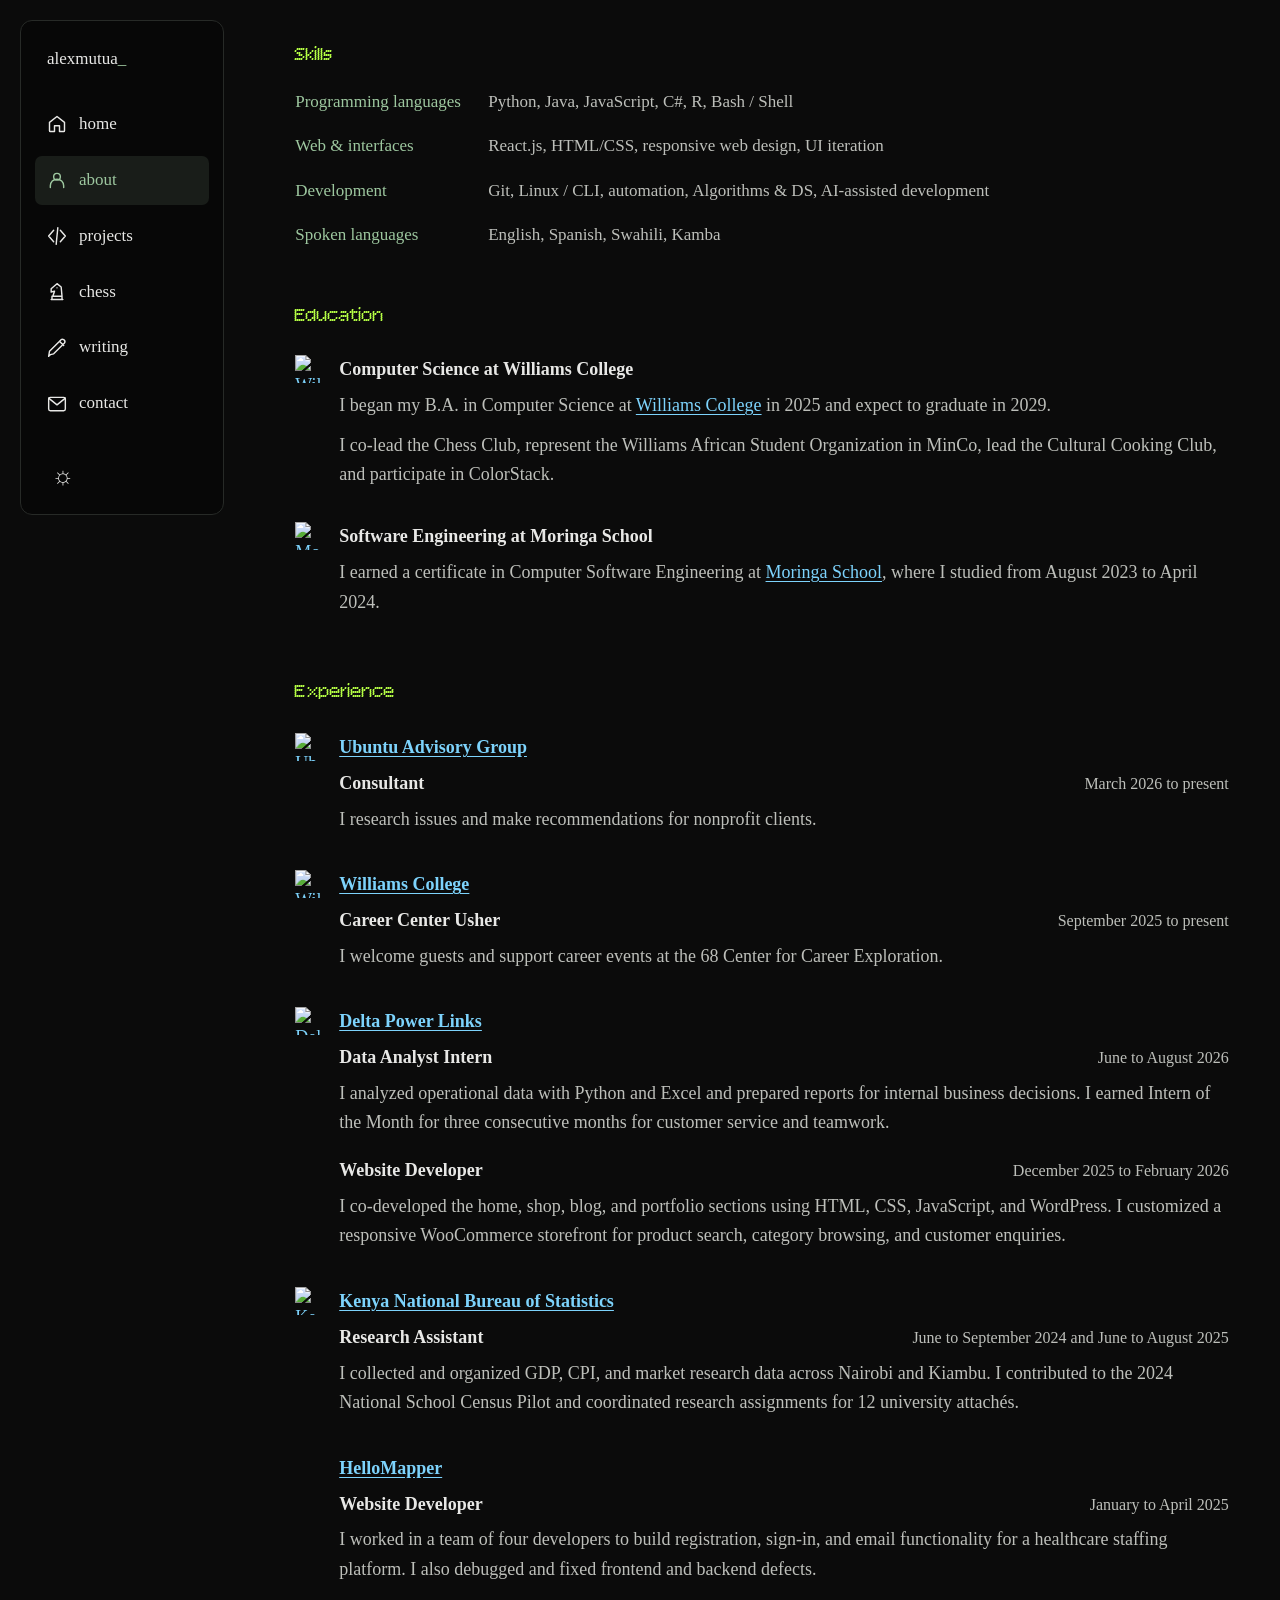
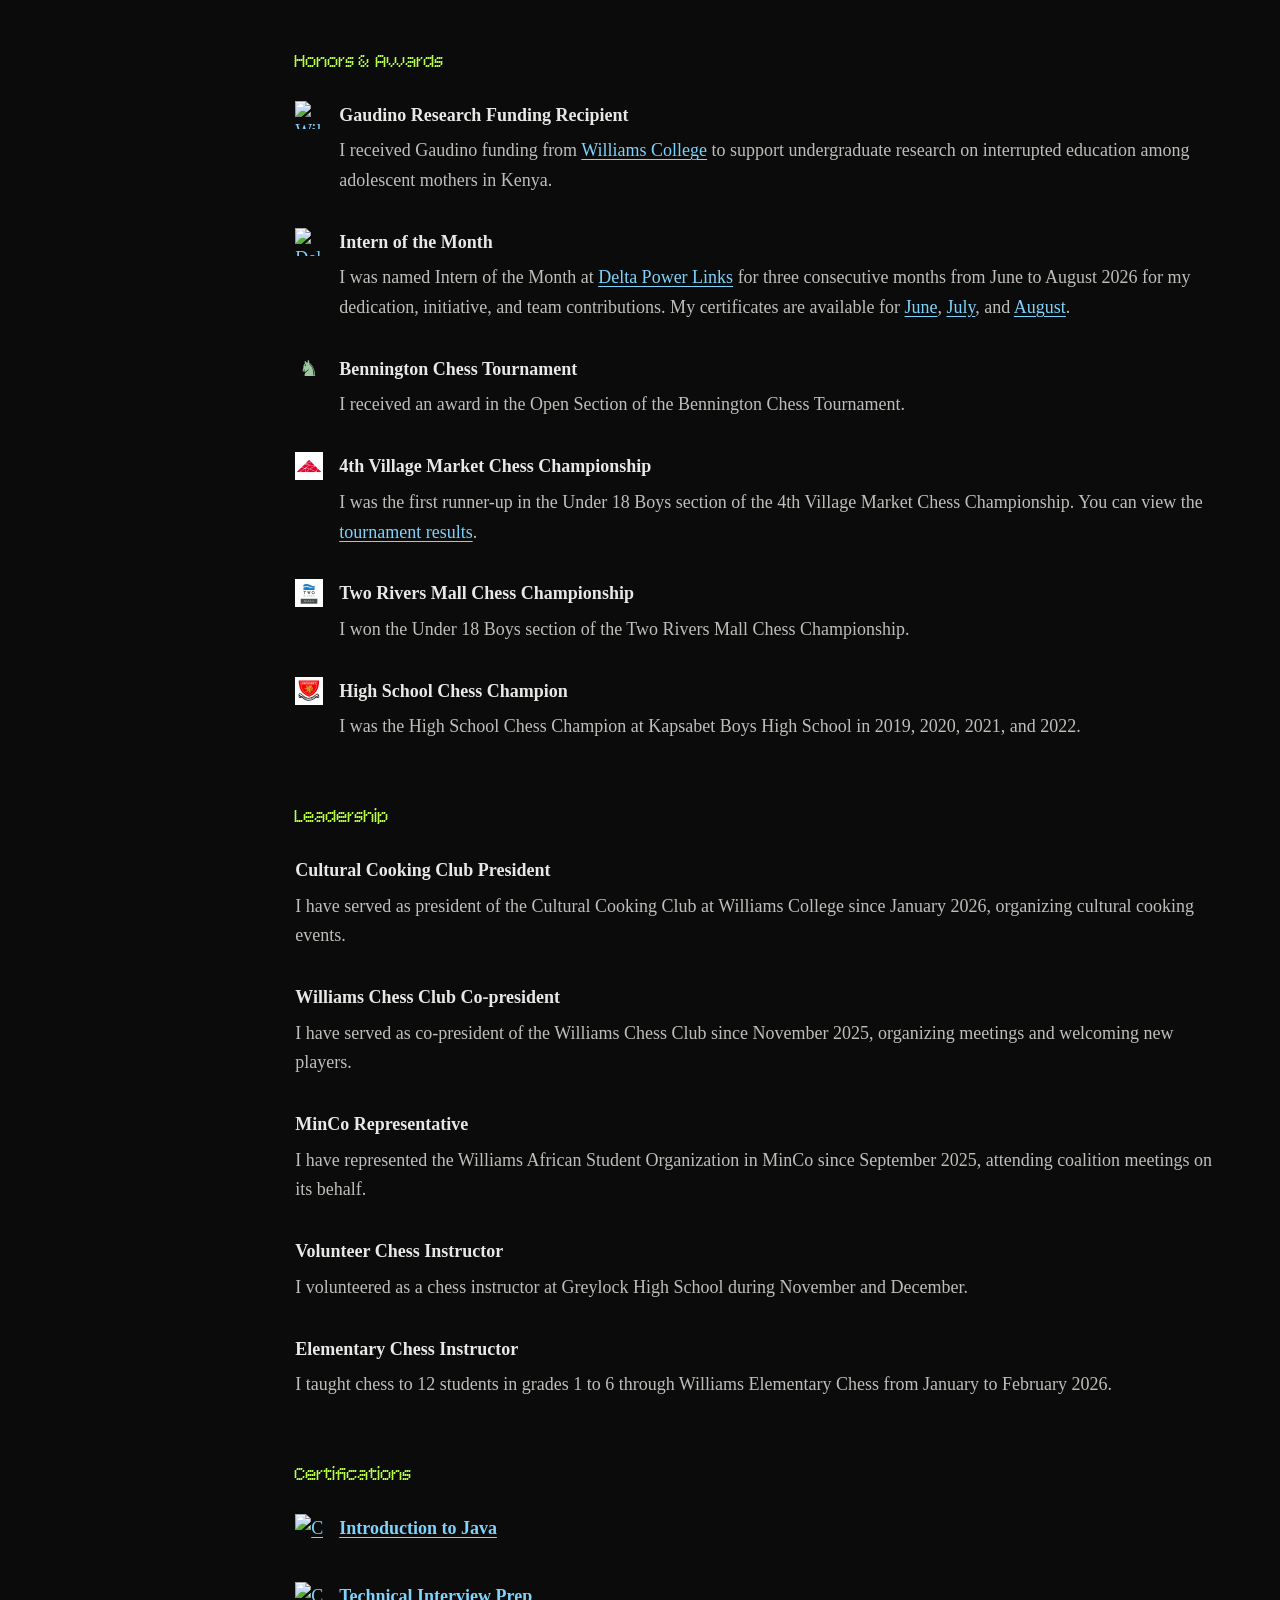
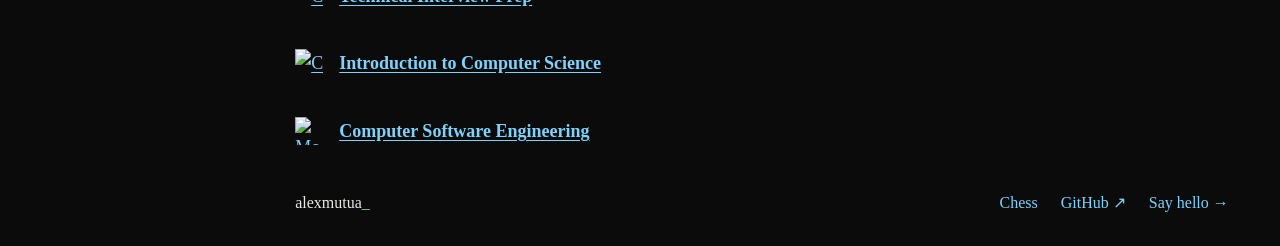
==== about/index.html @ eba5e468 "Restore open layouts and group experience by company" ====
<!DOCTYPE html>
<html lang="en" data-theme="dark">
<head>
  <meta charset="UTF-8">
  <meta name="viewport" content="width=device-width, initial-scale=1">
  <title>About · Alex Mutua</title>
  <link rel="stylesheet" href="/portfolio.css?v=20261120-sidebar">
  <link rel="stylesheet" href="/site-pages.css?v=20261023-layout">

  <script src="/site-theme.js?v=20261120" defer></script>
  <script src="/site-navigation.js" defer></script>
  <script src="/about-logos.js" defer></script>
  <link rel="stylesheet" href="/simple.css?v=20261120-open-layout">
  <link rel="stylesheet" href="/about.css?v=20261120-grouped">
</head>
<body class="layout-about">
<a class="skip-link" href="#main">Skip to content</a>
<header class="site-header wrap">
  <a class="wordmark" href="/">alexmutua<span>_</span></a>
  <button class="navigation-toggle" type="button" aria-expanded="false" aria-controls="site-navigation" hidden>Menu <span aria-hidden="true">☰</span></button>
  <nav id="site-navigation" aria-label="Main navigation">
    <a href="/"><svg viewBox="0 0 24 24" width="20" height="20" fill="none" stroke="currentColor" stroke-width="1.7" stroke-linecap="round" stroke-linejoin="round" aria-hidden="true"><path d="m3 10 9-7 9 7v10a1 1 0 0 1-1 1h-5v-7H9v7H4a1 1 0 0 1-1-1Z"/></svg><span>home</span></a>
    <a href="/about/" aria-current="page"><svg viewBox="0 0 24 24" width="20" height="20" fill="none" stroke="currentColor" stroke-width="1.7" stroke-linecap="round" stroke-linejoin="round" aria-hidden="true"><circle cx="12" cy="8" r="4"/><path d="M4 21v-2a8 8 0 0 1 16 0v2"/></svg><span>about</span></a>
    <a href="/projects/"><svg viewBox="0 0 24 24" width="20" height="20" fill="none" stroke="currentColor" stroke-width="1.7" stroke-linecap="round" stroke-linejoin="round" aria-hidden="true"><path d="m8 5-6 7 6 7m8-14 6 7-6 7m-3-17-2 20"/></svg><span>projects</span></a>
    <a href="/chess/"><svg viewBox="0 0 24 24" width="20" height="20" fill="none" stroke="currentColor" stroke-width="1.7" stroke-linecap="round" stroke-linejoin="round" aria-hidden="true"><path d="M5 21h14M6 17h12v4H6Zm1 0 2-6-4 1V8l7-6 5 4 1 11M12 7h.01"/></svg><span>chess</span></a>
    <a href="/writing/"><svg viewBox="0 0 24 24" width="20" height="20" fill="none" stroke="currentColor" stroke-width="1.7" stroke-linecap="round" stroke-linejoin="round" aria-hidden="true"><path d="m15 4 5 5M4 20l4-1L21 6a2 2 0 0 0-5-3L3 16l-1 6Z"/></svg><span>writing</span></a>
    <a href="/contact/"><svg viewBox="0 0 24 24" width="20" height="20" fill="none" stroke="currentColor" stroke-width="1.7" stroke-linecap="round" stroke-linejoin="round" aria-hidden="true"><rect x="2" y="4" width="20" height="16" rx="2"/><path d="m2 5 10 8L22 5"/></svg><span>contact</span></a>
  </nav>
  <button class="theme-toggle" type="button" aria-label="Switch to dark theme" aria-pressed="false" title="Switch theme"><span aria-hidden="true">☾</span></button>
</header>
    <main id="main" class="page-main wrap about-page">
      <h1 class="sr-only">About Alex Mutua</h1>
<section class="skills-section" aria-labelledby="skills-title"><h2 id="skills-title">Skills</h2><dl class="skill-groups">
<div><dt>Programming languages</dt><dd>Python, Java, JavaScript, C#, R, Bash / Shell</dd></div>
<div><dt>Web &amp; interfaces</dt><dd>React.js, HTML/CSS, responsive web design, UI iteration</dd></div>
<div><dt>Development</dt><dd>Git, Linux / CLI, automation, Algorithms &amp; DS, AI-assisted development</dd></div>
<div><dt>Spoken languages</dt><dd>English, Spanish, Swahili, Kamba</dd></div>
</dl></section>
<section class="about-section" aria-labelledby="education-title">
  <h2 id="education-title">Education</h2>
  <ul class="about-list">
<li class="about-item"><a class="organization-logo" href="https://www.williams.edu/" target="_blank" rel="noopener noreferrer" aria-label="Visit Williams College website"><img src="/assets/organizations/williams-college.png" alt="Williams College logo" width="48" height="48" loading="lazy" decoding="async"></a> <div class="about-item-content"><strong class="about-item-title">Computer Science at Williams College</strong><p class="about-item-description">I began my B.A. in Computer Science at <a href="https://www.williams.edu/" target="_blank" rel="noopener noreferrer">Williams College</a> in 2025 and expect to graduate in 2029.</p><p class="education-activities">I co-lead the Chess Club, represent the Williams African Student Organization in MinCo, lead the Cultural Cooking Club, and participate in ColorStack.</p></div></li>
    <li class="about-item"><a class="organization-logo" href="https://moringaschool.com/" target="_blank" rel="noopener noreferrer" aria-label="Visit Moringa School website"><img src="/assets/organizations/moringa-school.png" alt="Moringa School logo" width="48" height="48" loading="lazy" decoding="async"></a> <div class="about-item-content"><strong class="about-item-title">Software Engineering at Moringa School</strong><p class="about-item-description">I earned a certificate in Computer Software Engineering at <a href="https://moringaschool.com/" target="_blank" rel="noopener noreferrer">Moringa School</a>, where I studied from August 2023 to April 2024.</p></div></li>
  </ul>
</section>
<section class="about-section" aria-labelledby="experience-title">
  <h2 id="experience-title">Experience</h2>
  <ul class="about-list experience-list">
    <li class="about-item">
      <a class="organization-logo" href="https://ubuntuadvisorygroup.com/students/" target="_blank" rel="noopener noreferrer" aria-label="Visit Ubuntu Advisory Group website"><img src="/assets/organizations/ubuntu-advisory-group.svg" alt="Ubuntu Advisory Group logo" width="48" height="48" loading="lazy"></a>
      <div class="about-item-content">
        <strong class="about-item-title"><a href="https://ubuntuadvisorygroup.com/students/" target="_blank" rel="noopener noreferrer">Ubuntu Advisory Group</a></strong>
        <div class="experience-role">
          <div class="experience-role-heading"><strong class="experience-role-title">Consultant</strong><p class="experience-dates">March 2026 to present</p></div>
          <p class="about-item-description">I research issues and make recommendations for nonprofit clients.</p>
        </div>
      </div>
    </li>
    <li class="about-item">
      <a class="organization-logo" href="https://www.williams.edu/" target="_blank" rel="noopener noreferrer" aria-label="Visit Williams College website"><img src="/assets/organizations/williams-college.png" alt="Williams College logo" width="48" height="48" loading="lazy"></a>
      <div class="about-item-content">
        <strong class="about-item-title"><a href="https://www.williams.edu/" target="_blank" rel="noopener noreferrer">Williams College</a></strong>
        <div class="experience-role">
          <div class="experience-role-heading"><strong class="experience-role-title">Career Center Usher</strong><p class="experience-dates">September 2025 to present</p></div>
          <p class="about-item-description">I welcome guests and support career events at the 68 Center for Career Exploration.</p>
        </div>
      </div>
    </li>
    <li class="about-item">
      <a class="organization-logo" href="https://deltapowerlinks.co.ke/" target="_blank" rel="noopener noreferrer" aria-label="Visit Delta Power Links website"><img src="/assets/organizations/delta-power-links.png" alt="Delta Power Links logo" width="48" height="48" loading="lazy"></a>
      <div class="about-item-content">
        <strong class="about-item-title"><a href="https://deltapowerlinks.co.ke/" target="_blank" rel="noopener noreferrer">Delta Power Links</a></strong>
        <div class="experience-role">
          <div class="experience-role-heading"><strong class="experience-role-title">Data Analyst Intern</strong><p class="experience-dates">June to August 2026</p></div>
          <p class="about-item-description">I analyzed operational data with Python and Excel and prepared reports for internal business decisions. I earned Intern of the Month for three consecutive months for customer service and teamwork.</p>
        </div>
        <div class="experience-role">
          <div class="experience-role-heading"><strong class="experience-role-title">Website Developer</strong><p class="experience-dates">December 2025 to February 2026</p></div>
          <p class="about-item-description">I co-developed the home, shop, blog, and portfolio sections using HTML, CSS, JavaScript, and WordPress. I customized a responsive WooCommerce storefront for product search, category browsing, and customer enquiries.</p>
        </div>
      </div>
    </li>
    <li class="about-item">
      <a class="organization-logo" href="https://www.knbs.or.ke/" target="_blank" rel="noopener noreferrer" aria-label="Visit Kenya National Bureau of Statistics website"><img src="/assets/organizations/knbs.png" alt="Kenya National Bureau of Statistics logo" width="48" height="48" loading="lazy"></a>
      <div class="about-item-content">
        <strong class="about-item-title"><a href="https://www.knbs.or.ke/" target="_blank" rel="noopener noreferrer">Kenya National Bureau of Statistics</a></strong>
        <div class="experience-role">
          <div class="experience-role-heading"><strong class="experience-role-title">Research Assistant</strong><p class="experience-dates">June to September 2024 and June to August 2025</p></div>
          <p class="about-item-description">I collected and organized GDP, CPI, and market research data across Nairobi and Kiambu. I contributed to the 2024 National School Census Pilot and coordinated research assignments for 12 university attachés.</p>
        </div>
      </div>
    </li>
    <li class="about-item">

      <div class="about-item-content">
        <strong class="about-item-title"><a href="https://hellomapper.com/" target="_blank" rel="noopener noreferrer">HelloMapper</a></strong>
        <div class="experience-role">
          <div class="experience-role-heading"><strong class="experience-role-title">Website Developer</strong><p class="experience-dates">January to April 2025</p></div>
          <p class="about-item-description">I worked in a team of four developers to build registration, sign-in, and email functionality for a healthcare staffing platform. I also debugged and fixed frontend and backend defects.</p>
        </div>
      </div>
    </li>
  </ul>
</section>

<section class="about-section" aria-labelledby="honors-title">
  <h2 id="honors-title">Honors &amp; Awards</h2>
  <ul class="about-list">
<li class="about-item"><a class="organization-logo" href="https://www.williams.edu/" target="_blank" rel="noopener noreferrer" aria-label="Visit Williams College website"><img src="/assets/organizations/williams-college.png" alt="Williams College logo" width="48" height="48" loading="lazy" decoding="async"></a> <div class="about-item-content"><strong class="about-item-title">Gaudino Research Funding Recipient</strong><p class="about-item-description">I received Gaudino funding from <a href="https://gaudino.williams.edu/" target="_blank" rel="noopener noreferrer">Williams College</a> to support undergraduate research on interrupted education among adolescent mothers in Kenya.</p></div></li>
    <li class="about-item"><a class="organization-logo" href="https://deltapowerlinks.co.ke/" target="_blank" rel="noopener noreferrer" aria-label="Visit Delta Power Links website"><img src="/assets/organizations/delta-power-links.png" alt="Delta Power Links logo" width="48" height="48" loading="lazy"></a> <div class="about-item-content"><strong class="about-item-title">Intern of the Month</strong><p class="about-item-description">I was named Intern of the Month at <a href="https://deltapowerlinks.co.ke/" target="_blank" rel="noopener noreferrer">Delta Power Links</a> for three consecutive months from June to August 2026 for my dedication, initiative, and team contributions. My certificates are available for <a href="/certificates/delta-power-june-2026.pdf" target="_blank" rel="noopener noreferrer" aria-label="June award certificate (PDF, opens in a new tab)">June</a>, <a href="/certificates/delta-power-july-2026.pdf" target="_blank" rel="noopener noreferrer" aria-label="July award certificate (PDF, opens in a new tab)">July</a>, and <a href="/certificates/delta-power-august-2026.pdf" target="_blank" rel="noopener noreferrer" aria-label="August award certificate (PDF, opens in a new tab)">August</a>.</p></div></li>
    <li class="about-item"><span class="organization-logo chess-award-icon" aria-hidden="true">♞</span> <div class="about-item-content"><strong class="about-item-title">Bennington Chess Tournament</strong><p class="about-item-description">I received an award in the Open Section of the Bennington Chess Tournament.</p></div></li>
    <li class="about-item"><span class="organization-logo chess-award-venue"><img src="/assets/organizations/village-market.png" alt="" width="48" height="48" loading="lazy" decoding="async"></span> <div class="about-item-content"><strong class="about-item-title">4th Village Market Chess Championship</strong><p class="about-item-description">I was the first runner-up in the Under 18 Boys section of the 4th Village Market Chess Championship. You can view the <a href="https://fliphtml5.com/slzxd/vhtz" target="_blank" rel="noopener noreferrer">tournament results</a>.</p></div></li>
    <li class="about-item"><span class="organization-logo chess-award-venue"><img src="/assets/organizations/two-rivers-mall.png" alt="" width="48" height="48" loading="lazy" decoding="async"></span> <div class="about-item-content"><strong class="about-item-title">Two Rivers Mall Chess Championship</strong><p class="about-item-description">I won the Under 18 Boys section of the Two Rivers Mall Chess Championship.</p></div></li>
    <li class="about-item"><span class="organization-logo chess-award-venue"><img src="/assets/organizations/kapsabet-high-school.jpg" alt="" width="48" height="48" loading="lazy" decoding="async"></span> <div class="about-item-content"><strong class="about-item-title">High School Chess Champion</strong><p class="about-item-description">I was the High School Chess Champion at Kapsabet Boys High School in 2019, 2020, 2021, and 2022.</p></div></li>
  </ul>
</section>
<section class="about-section" aria-labelledby="leadership-title">
  <h2 id="leadership-title">Leadership</h2>
  <ul class="about-list">
<li class="about-item"><div class="about-item-content"><strong class="about-item-title">Cultural Cooking Club President</strong><p class="about-item-description">I have served as president of the Cultural Cooking Club at Williams College since January 2026, organizing cultural cooking events.</p></div></li>
    <li class="about-item"><div class="about-item-content"><strong class="about-item-title">Williams Chess Club Co-president</strong><p class="about-item-description">I have served as co-president of the Williams Chess Club since November 2025, organizing meetings and welcoming new players.</p></div></li>
    <li class="about-item"><div class="about-item-content"><strong class="about-item-title">MinCo Representative</strong><p class="about-item-description">I have represented the Williams African Student Organization in MinCo since September 2025, attending coalition meetings on its behalf.</p></div></li>
    <li class="about-item"><div class="about-item-content"><strong class="about-item-title">Volunteer Chess Instructor</strong><p class="about-item-description">I volunteered as a chess instructor at Greylock High School during November and December.</p></div></li>
    <li class="about-item"><div class="about-item-content"><strong class="about-item-title">Elementary Chess Instructor</strong><p class="about-item-description">I taught chess to 12 students in grades 1 to 6 through Williams Elementary Chess from January to February 2026.</p></div></li>
  </ul>
</section>
<section class="about-section" aria-labelledby="certifications-title">
  <h2 id="certifications-title">Certifications</h2>
  <ul class="about-list">
<li class="about-item"><a class="organization-logo" href="https://www.codecademy.com/" target="_blank" rel="noopener noreferrer" aria-label="Visit Codecademy website"><img src="/assets/organizations/codecademy.png" alt="Codecademy logo" width="48" height="48" loading="lazy" decoding="async"></a> <div class="about-item-content"><strong class="about-item-title"><a href="https://www.codecademy.com/" target="_blank" rel="noopener noreferrer">Introduction to Java</a></strong></div></li>
    <li class="about-item"><a class="organization-logo" href="https://www.codepath.org/" target="_blank" rel="noopener noreferrer" aria-label="Visit CodePath website"><img src="/assets/organizations/codepath.png" alt="CodePath logo" width="48" height="48" loading="lazy" decoding="async"></a> <div class="about-item-content"><strong class="about-item-title"><a href="/certificates/codepath-tip.pdf" target="_blank" rel="noopener noreferrer">Technical Interview Prep</a></strong></div></li>
    <li class="about-item"><a class="organization-logo" href="https://cs50.harvard.edu/x/" target="_blank" rel="noopener noreferrer" aria-label="Visit CS50 at Harvard website"><img src="/assets/organizations/cs50.png" alt="CS50 at Harvard logo" width="48" height="48" loading="lazy" decoding="async"></a> <div class="about-item-content"><strong class="about-item-title"><a href="https://cs50.harvard.edu/x/" target="_blank" rel="noopener noreferrer">Introduction to Computer Science</a></strong></div></li>
    <li class="about-item"><a class="organization-logo" href="https://moringaschool.com/" target="_blank" rel="noopener noreferrer" aria-label="Visit Moringa School website"><img src="/assets/organizations/moringa-school.png" alt="Moringa School logo" width="48" height="48" loading="lazy" decoding="async"></a> <div class="about-item-content"><strong class="about-item-title"><a href="https://moringaschool.com/" target="_blank" rel="noopener noreferrer">Computer Software Engineering</a></strong></div></li>
  </ul>
</section>
    </main>
<footer class="site-footer wrap"><a href="/">alexmutua<span>_</span></a><div><a href="/chess/">Chess</a><a href="https://github.com/alexprofmutua" target="_blank" rel="noreferrer">GitHub ↗</a><a href="/contact/">Say hello →</a></div></footer>
</body>
</html>
---- portfolio.css ----
@import url('https://fonts.googleapis.com/css2?family=DM+Mono:wght@400;500&family=Libre+Caslon+Display&display=swap');
:root{
  color-scheme:light;
  --paper:#f7f5f0;
  --ink:#15201d;
  --body:#343b38;
  --green:#286045;
  --line:#e3e2db;
  --tag:#eeece6;
  --container-home:1320px;
  --container-projects:1480px;
  --container-about:1200px;
  --container-chess:1360px;
  --container-writing:1200px;
  --container-contact:1040px;
  --container-detail:1200px;
  --container-reading:820px;
  --page-gutter:clamp(20px,4vw,64px);
  --reading-measure:72ch;
  --mono:'DM Mono','Courier New',monospace;
  --serif:'Libre Caslon Display',Georgia,serif
}
*{
  box-sizing:border-box
}
html{
  scroll-behavior:smooth;
  scroll-padding-top:28px
}
body{
  margin:0;
  background:var(--paper);
  color:var(--ink);
  font-family:var(--mono);
  font-size:14px;
  line-height:1.7
}
a{
  color:var(--green);
  text-decoration:none
}
a:hover{
  text-decoration:underline;
  text-underline-offset:5px
}
button,input{
  font:inherit
}
a:focus-visible,button:focus-visible,input:focus-visible{
  outline:2px solid var(--green);
  outline-offset:5px
}
button{
  cursor:pointer
}
h1,h2,h3,p,blockquote{
  margin:0
}
h1,h2{
  font-family:var(--serif);
  font-weight:400;
  line-height:1.12;
  letter-spacing:0
}
h3{
  font-size:14px;
  font-weight:500;
  line-height:1.5
}
.layout-home{--container-max:var(--container-home)}
.layout-projects{--container-max:var(--container-projects)}
.layout-about{--container-max:var(--container-about)}
.layout-chess{--container-max:var(--container-chess)}
.layout-writing{--container-max:var(--container-writing)}
.layout-contact{--container-max:var(--container-contact)}
.layout-project-detail{--container-max:var(--container-detail)}
.wrap,.layout-projects .page-shell{
  width:min(var(--container-max,var(--container-home)),calc(100% - var(--page-gutter) * 2));
  margin-inline:auto
}
.skip-link{
  position:fixed;
  top:8px;
  left:8px;
  transform:translateY(-160%);
  padding:10px;
  background:var(--paper);
  z-index:10
}
.skip-link:focus{
  transform:translateY(0)
}
.site-header{
  display:flex;
  align-items:center;
  gap:26px;
  height:76px
}
.wordmark{
  font-size:17px;
  color:var(--ink)
}
.wordmark span,.site-footer>a span{
  color:var(--green)
}
.site-header nav{
  display:flex;
  gap:27px;
  margin-left:auto;
  align-items:center;
  font-size:12px
}
.site-header nav a{
  color:var(--ink)
}
.site-header nav a[aria-current]{
  color:var(--green)
}
.theme-toggle{
  border:0;
  background:none;
  color:var(--ink);
  width:28px;
  height:32px;
  font-size:25px;
  padding:0;
  display:grid;
  place-items:center
}
.hero{
  position:relative;
  isolation:isolate;
  min-height:475px;
  overflow:hidden
}
.hero-inner{
  display:grid;
  grid-template-columns:1.12fr 1fr;
  gap:70px;
  padding-top:29px;
  padding-bottom:150px;
  align-items:center
}
.command,.section-label{
  color:var(--green);
  font-size:13px
}
.command{
  margin-bottom:8px
}
h1{
  font-size:76px;
  white-space:nowrap
}
.intro-copy{
  font-size:19px;
  line-height:1.55;
  max-width:440px;
  margin-top:15px;
  color:var(--body)
}
.hero-links{
  display:flex;
  align-items:center;
  gap:32px;
  margin-top:29px;
  font-size:13px
}
.hero-links a{
  white-space:nowrap
}
.primary-link{
  background:#11291e;
  color:#fff;
  padding:12px 22px;
  border:1px solid #122f20;
  border-radius:5px
}
.primary-link:hover{
  background:#244936;
  text-decoration:none
}
.terminal{
  background:#101a16;
  border:1px solid #28352e;
  border-radius:7px;
  box-shadow:0 12px 26px #12281c26;
  overflow:hidden;
  color:#c5e0bb;
  min-width:0;
  align-self:start;
  font-size:12px;
  line-height:1.65
}
.terminal-bar{
  height:30px;
  border-bottom:1px solid #ffffff0c;
  display:flex;
  align-items:center;
  gap:7px;
  padding:0 12px;
  background:#101714
}
.terminal-bar i{
  height:9px;
  width:9px;
  border-radius:50%;
  background:#ef7065
}
.terminal-bar i:nth-child(2){
  background:#e8c05b
}
.terminal-bar i:nth-child(3){
  background:#78cb71
}
.terminal-bar>span{
  margin-left:auto;
  color:#8f9d93;
  font-size:10px
}
.terminal-body{
  padding:12px 17px 15px
}
.terminal-answer{
  color:#e2e6dc;
  margin:2px 0 9px
}
.prompt{
  color:#a4d79f
}
.terminal-files{
  color:#96cabe;
  margin:2px 0 9px
}
#terminal-history{
  max-height:244px;
  overflow:auto;
  scrollbar-width:thin
}
#terminal-form{
  display:flex;
  align-items:center;
  gap:7px;
  margin-top:7px
}
#terminal-form label{
  white-space:nowrap
}
.terminal-entry{
  position:relative;
  flex:1;
  min-width:0
}
#terminal-input{
  display:block;
  width:100%;
  border:0;
  background:transparent;
  color:#e2e6dc;
  padding:0;
  outline-offset:2px;
  caret-color:#e2e6dc
}
.cursor{
  position:absolute;
  left:0;
  top:4px;
  width:7px;
  height:13px;
  background:#d5e5cc;
  pointer-events:none;
  animation:blink 1.15s steps(1) infinite
}
#terminal-input:focus+.cursor,#terminal-input.has-value+.cursor{
  display:none
}
@keyframes blink{
  50%{
    opacity:0
  }
}
.mountain-scene{
  position:absolute;
  bottom:0;
  left:0;
  right:0;
  height:190px;
  background:url('assets/mountain-panorama.png') center 75%/cover no-repeat;
  z-index:-1;
  mix-blend-mode:multiply
}
.section{
  padding:34px 0 37px;
  border-bottom:1px solid var(--line)
}
.section-label{
  margin-bottom:11px
}
h2{
  font-size:39px
}
.about{
  display:grid;
  grid-template-columns:1.42fr 1fr;
  gap:66px;
  padding-top:34px
}
.about-copy h2{
  max-width:560px
}
.about-copy>p:not(.section-label),.writing>div>p:not(.section-label){
  margin-top:22px;
  color:var(--body);
  line-height:1.8;
  max-width:575px
}
.text-link{
  display:inline-block;
  margin-top:24px;
  font-size:13px
}
.interests{
  margin-top:23px;
  border-left:1px solid var(--line);
  padding-left:47px;
  display:grid;
  gap:21px
}
.interest{
  display:grid;
  grid-template-columns:26px 1fr;
  gap:22px
}
.interest-icon{
  font-size:18px;
  line-height:1.35;
  color:var(--green)
}
.chess-icon{
  font-size:28px
}
.interest p{
  font-size:12px;
  line-height:1.65;
  margin-top:4px;
  color:var(--body)
}
.interest a{
  font-size:11px;
  display:inline-block;
  margin-top:4px
}
.section-heading{
  display:flex;
  align-items:center;
  justify-content:space-between;
  gap:20px;
  margin-bottom:25px
}
.section-heading>a{
  font-size:12px;
  white-space:nowrap
}
.project-list{
  display:grid;
  grid-template-columns:repeat(3,minmax(0,1fr));
  gap:20px
}
.project{
  min-width:0;
  padding-right:20px;
  border-right:1px solid var(--line)
}
.project:last-child{
  padding-right:0;
  border-right:0
}
.project-image{
  display:flex;
  height:114px;
  align-items:center;
  background:#111c17;
  border:1px solid #273c31;
  border-radius:5px;
  overflow:hidden
}
.project-image img{
  width:100%;
  height:100%;
  object-fit:cover;
  object-position:top;
  transition:opacity .2s
}
.terminal-preview img{
  height:auto;
  object-fit:contain
}
.project-image:hover img{
  opacity:.85
}
.project h3{
  margin:10px 6px 4px
}
.project h3 a{
  display:flex;
  justify-content:space-between;
  gap:8px;
  color:var(--ink)
}
.project h3 span{
  color:var(--green);
  font-size:19px;
  line-height:1
}
.project>p{
  font-size:12px;
  line-height:1.7;
  margin:0 6px;
  color:var(--body)
}
.tags{
  display:flex;
  flex-wrap:wrap;
  gap:7px;
  padding:0;
  margin:12px 6px 0;
  list-style:none
}
.tags li{
  background:var(--tag);
  border-radius:12px;
  font-size:10px;
  padding:0 8px;
  color:var(--body)
}
.writing{
  display:grid;
  grid-template-columns:1.8fr 1fr;
  gap:55px;
  padding-top:27px;
  padding-bottom:33px
}
.writing h2{
  font-size:38px
}
.writing>div>p:not(.section-label){
  margin-top:16px
}
.writing .text-link{
  margin-top:12px
}
.writing blockquote{
  align-self:center;
  border-left:1px solid var(--green);
  padding:0 0 0 32px
}
.writing blockquote p{
  font-family:var(--serif);
  font-size:29px;
  font-style:italic;
  line-height:1.3
}
.writing cite{
  display:block;
  margin-top:15px;
  color:#69746b;
  font-size:11px;
  font-style:normal
}
.site-footer{
  display:flex;
  align-items:center;
  justify-content:space-between;
  padding-block:24px 30px;
  font-size:11px
}
.site-footer>a{
  color:var(--ink)
}
.site-footer>div{
  display:flex;
  gap:23px
}
html[data-theme='dark']{
  color-scheme:dark;
  --paper:#131a16;
  --ink:#e9ede5;
  --body:#bac5b9;
  --green:#a4c7a4;
  --line:#2c382f;
  --tag:#253028
}
html[data-theme='dark'] .mountain-scene{
  opacity:.28;
  mix-blend-mode:luminosity
}
html[data-theme='dark'] .primary-link{
  border-color:#54715a;
  background:#243d2b
}
@media(min-width:1450px){
  .hero-inner{
    padding-top:44px;
    padding-bottom:165px
  }
  .hero{
    min-height:500px
  }
}
@media(max-width:1000px){
  .hero-inner{
    gap:35px;
    grid-template-columns:1fr 1fr
  }
  h1{
    font-size:60px
  }
  .intro-copy{
    font-size:16px
  }
  .hero-links{
    gap:16px;
    font-size:11px
  }
  .primary-link{
    padding:11px 15px
  }
  .about{
    gap:35px
  }
  .interests{
    padding-left:28px
  }
  .interest{
    gap:12px
  }
  h2{
    font-size:34px
  }
  .writing{
    gap:30px
  }
  .writing h2{
    font-size:34px
  }
  .project h3{
    font-size:12px
  }
}
@media(max-width:720px){
  .site-header{
    height:auto;
    min-height:72px;
    flex-wrap:wrap;
    gap:12px;
    padding-top:16px;
    padding-bottom:12px
  }
  .site-header nav{
    order:3;
    width:100%;
    justify-content:space-between;
    gap:8px;
    font-size:11px
  }
  .theme-toggle{
    margin-left:auto
  }
  .hero-inner{
    grid-template-columns:1fr;
    gap:30px;
    padding-top:30px;
    padding-bottom:123px
  }
  .hero{
    min-height:0
  }
  h1{
    font-size:60px;
    white-space:normal
  }
  .intro-copy{
    font-size:17px;
    max-width:430px
  }
  .hero-links{
    gap:24px;
    font-size:12px;
    margin-top:24px
  }
  .terminal{
    width:100%;
    max-width:460px;
    min-height:275px
  }
  .terminal-body{
    font-size:12px
  }
  .mountain-scene{
    height:120px
  }
  .about{
    grid-template-columns:1fr;
    gap:25px
  }
  .interests{
    margin:0;
    padding-left:0;
    border:0;
    gap:20px
  }
  .interest{
    grid-template-columns:28px 1fr;
    gap:14px
  }
  .about-copy>p:not(.section-label){
    margin-top:17px
  }
  .section{
    padding-block:30px
  }
  h2,.writing h2{
    font-size:34px
  }
  .section-heading{
    align-items:start;
    flex-direction:column;
    gap:10px;
    margin-bottom:20px
  }
  .project-list{
    grid-template-columns:1fr;
    gap:25px
  }
  .project{
    padding:0 0 24px;
    border:0;
    border-bottom:1px solid var(--line)
  }
  .project:last-child{
    padding:0;
    border:0
  }
  .project-image{
    height:160px
  }
  .project h3{
    font-size:15px
  }
  .project>p{
    font-size:13px
  }
  .tags{
    margin-top:10px
  }
  .writing{
    grid-template-columns:1fr;
    gap:30px
  }
  .writing blockquote{
    padding-left:22px;
    max-width:370px
  }
  .site-footer{
    gap:15px;
    flex-wrap:wrap
  }
}
@media(prefers-reduced-motion:reduce){
  html{
    scroll-behavior:auto
  }
  *,*::before,*::after{
    animation:none!important;
    transition:none!important
  }
  .cursor{
    opacity:1
  }
}

/* Portfolio sidebar, shared by every published route. */
.skip-link { z-index: 30; }
.site-header nav a {
  display: flex;
  align-items: center;
  gap: 12px;
  min-height: 44px;
  border-radius: 7px;
  padding: 10px 12px;
}
.site-header nav svg { flex: 0 0 20px; }
.site-header nav a:hover { background: var(--tag); text-decoration: none; }
.site-header nav a[aria-current="page"] { background: var(--tag); color: var(--green); }
.navigation-toggle {
  color: var(--ink);
  background: none;
  border: 1px solid var(--line);
  border-radius: 6px;
  padding: 9px 12px;
  min-height: 44px;
  display: flex;
  align-items: center;
  gap: 10px;
}
.navigation-toggle[hidden] { display: none; }
.site-header .theme-toggle { width: 44px; height: 44px; }
@media (min-width: 1101px) {
  body { padding-left: 244px; }
  .site-header.wrap {
    position: fixed;
    inset: 20px auto auto 20px;
    z-index: 20;
    width: 204px;
    height: auto;
    max-height: calc(100dvh - 40px);
    overflow-y: auto;
    margin: 0;
    padding: 24px 14px 16px;
    display: flex;
    flex-direction: column;
    align-items: stretch;
    gap: 26px;
    border: 1px solid var(--line);
    border-radius: 12px;
    background: var(--paper);
  }
  .site-header .wordmark { padding-inline: 12px; }
  .site-header nav {
    display: flex;
    flex-direction: column;
    align-items: stretch;
    gap: 7px;
    margin: 0;
    font-size: 13px;
  }
  .site-header .theme-toggle { margin: 0 0 0 6px; }
  .site-header .navigation-toggle { display: none; }
  .layout-home .hero-inner { padding-top: 64px; gap: 36px; }
  .layout-home .hero h1 { font-size: clamp(44px, 4.7vw, 76px); }
}
@media (max-width: 1100px) {
  .site-header.wrap {
    height: auto;
    min-height: 76px;
    display: flex;
    flex-wrap: wrap;
    align-items: center;
    gap: 12px;
    padding-block: 12px;
  }
  .site-header .wordmark { margin-right: auto; }
  .site-header .theme-toggle { margin-left: 0; }
  .site-header nav {
    order: 3;
    width: 100%;
    margin: 0;
    display: grid;
    grid-template-columns: repeat(3, minmax(0, 1fr));
    gap: 4px;
    padding-block: 8px;
    border-top: 1px solid var(--line);
  }
  .site-header nav a { font-size: 12px; }
  .navigation-ready .site-header nav[hidden] { display: none; }
}
@media (max-width: 420px) {
  .site-header nav { grid-template-columns: repeat(2, minmax(0, 1fr)); }
}
---- simple.css ----
@font-face {
  font-family: 'Bitcount Prop Single';
  src: url('/assets/fonts/bitcount-prop-single-latin.woff2') format('woff2');
  font-weight: 400;
  font-style: normal;
  font-display: swap;
}
/* Quiet, list-based pages using the existing navigation and content. */
html[data-theme='dark'] {
  --paper: #0b0b0b;
  --ink: #e8e8e6;
  --body: #bdbfba;
  --green: #9dc79f;
  --line: #272a27;
  --tag: #191d19;
}
:root { --heading: 'Bitcount Prop Single', var(--mono); --serif: var(--heading); }
body { font-size: 14px; }
.sr-only { position: absolute; width: 1px; height: 1px; padding: 0; margin: -1px; overflow: hidden; clip-path: inset(50%); white-space: nowrap; border: 0; }
h1, h2, h3, h4, h5, h6 { font-family: var(--heading); font-weight: 400; }
.page-main, .project-detail { padding-top: 40px; }
.page-title, .page-hero h1, .project-detail h1, .projects-heading h1 { font-size: 28px; line-height: 1.4; }
.about-page h2, .project-detail section h2, .writing-page .currently-exploring h2,
.writing-page .writing-archive > h2, .article-page .article-body h2,
.replay-heading h2, .section h2 { font-size: 20px; line-height: 1.5; }
.about-page .page-hero, .chess-page .page-hero { display: block; margin-bottom: 28px; }
.layout-home .hero { min-height: 0; }
.layout-home .hero-inner { display: block; padding-block: 48px 28px; }
.layout-home .hero h1 { font-size: 36px; white-space: normal; }
.hero-links { margin-top: 20px; }
.primary-link, html[data-theme='dark'] .primary-link {
  display: inline-block;
  padding: 8px 14px;
  background: var(--tag);
  border-color: var(--line);
  color: var(--ink);
}
.home-terminal { margin-top: 24px; max-width: 720px; }
.home-terminal .terminal { margin-top: 10px; box-shadow: none; font-size: 14px; }
.section { padding-block: 26px; }
.section-heading { align-items: baseline; flex-wrap: wrap; gap: 8px 20px; margin-bottom: 12px; }
.section-label { font-size: 12px; }
.home-featured .project-list { display: block; }
.home-featured .project { padding: 16px 0; border: 0; }
.home-featured .project + .project { border-top: 1px solid var(--line); }
.home-featured .project-image { display: none; }
.home-featured .project h3 { margin: 0 0 8px; font-size: 16px; }
.home-featured .project p { margin: 0; }
.home-featured .tags li { background: transparent; padding: 0; }
.project-windows { display: block; }
.project-window { border: 0; border-radius: 0; background: transparent; overflow: visible; }
.project-window + .project-window { border-top: 1px solid var(--line); }
.project-window .window-bar, .project-window .window-preview { display: none; }
.project-window .window-content { display: block; padding: 22px 0; }
.project-window .window-copy { gap: 5px; }
.project-window .window-copy h2 { font-size: 19px; line-height: 1.5; }
.project-window .project-summary { margin-top: 10px; color: var(--body); }
.project-window .window-footer { margin-top: 10px; gap: 8px; }
.project-window .project-kind { color: var(--body); }
.project-technologies { font-size: 12px; }
.detail-screenshot { max-width: 900px; }
.project-detail .detail-summary { font-size: 15px; }
.detail-github { margin-bottom: 20px; }
.project-detail section h3 { font-size: 15px; }
.writing-page .currently-exploring ul { grid-template-columns: 1fr; }
.writing-page .writing-entry h3, .writing-page .writing-entry--featured h3 { font-size: 20px; }
.writing-page .page-lead, .article-page .article-description { font-size: 14px; }
.article-page .article-header h1 { font-size: 28px; }
.chess-page .replay-main { width: 80%; max-width: 420px; margin-inline: auto; }
.chess-page .chess-quote { margin-block: 20px; font-size: 14px; max-width: 70ch; }
.site-header.wrap { box-shadow: none; }
.site-footer { font-size: 12px; }
@media (min-width: 1101px) {
  html[data-theme='dark'] .site-header.wrap { background: #070707; }
  .layout-home .hero-inner { padding-top: 48px; }
}
@media (max-width: 640px) {
  .page-main, .project-detail { padding-top: 24px; }
  .layout-home .hero-inner { padding-top: 28px; }
  .layout-home .hero h1 { font-size: 29px; }
}

.chess-page .game-group h4, .projects-page .card-kicker, .projects-page .stack-row h3, .writing-page .writing-entry h3 { font-family: var(--heading); font-weight: 400; }

/* Compact rows throughout the portfolio. */
.page-main h1, .project-detail h1, .projects-heading h1,
.chess-page .page-hero h1, .article-page .article-header h1 { font-size: 28px; }
.projects-page .stack-row { display: flex; flex-wrap: wrap; gap: 4px 14px; padding-block: 5px; border: 0; }
.projects-page .stack-row h3 { font-size: 15px; }
.projects-page .stack-icon-list, .projects-page .stack-text-list { font-size: 13px; gap: 4px 12px; }
.projects-page .stack-panel { margin-bottom: 24px; }
.projects-heading { margin-bottom: 8px; }
.project-window + .project-window { border: 0; }
.project-window .window-content { padding-block: 8px; font-size: 13px; line-height: 1.8; }
.project-window .window-copy, .project-window .window-copy h2,
.project-window .project-summary, .project-window .window-footer,
.project-window .project-technologies, .project-window .project-actions { display: inline; margin: 0; }
.project-window .window-copy h2 { font-size: 18px; }
.project-window .project-kind { display: none; }
.project-window .project-summary::before,
.project-window .window-footer::before,
.project-window .project-actions::before { content: ' · '; color: var(--green); }
.project-window .project-summary { max-width: none; font-size: 13px; line-height: inherit; }
.project-window .project-technologies, .project-window .project-actions { font-size: 12px; }
.project-window .project-actions a + a { margin-left: 12px; }
.project-window .window-copy h2 { margin-right: 4px; }
.project-detail > p { margin-top: 8px; font-size: 13px; }
.project-detail .detail-summary { font-size: 14px; }
.project-detail .back-link { margin-bottom: 18px; }
.project-detail .detail-github { margin-block: 10px 16px; font-size: 13px; }
.project-detail section { border: 0; padding-block: 12px; }
.project-detail section h2 { font-size: 20px; margin-bottom: 8px; }
.project-detail section h3 { font-size: 17px; margin-block: 12px 5px; }
.project-detail section p, .project-detail section li { font-size: 13px; line-height: 1.8; }
.project-detail section p + p { margin-top: 6px; }
.project-detail section li + li { margin-top: 3px; }
.project-detail .detail-stack > div, .project-detail .source-files div { display: flex; flex-wrap: wrap; gap: 4px 12px; padding-block: 3px; margin-bottom: 0; }
.project-detail .source-files { margin-top: 10px; }
.project-detail .detail-screenshot { display: inline-block; vertical-align: top; width: min(100%, 280px); margin: 8px 16px 8px 0; }
.project-detail .detail-screenshot img { border: 0; border-radius: 0; }
.project-detail .detail-screenshot figcaption { font-size: 11px; margin-top: 5px; }
.writing-page .writing-header .page-lead { margin-top: 10px; font-size: 13px; }
.writing-page .writing-archive { margin-top: 20px; }
.writing-page .writing-empty { border: 0; padding-block: 8px; }
.writing-page .currently-exploring, .writing-page .featured-writing { margin-top: 20px; }
.writing-page .currently-exploring > header { justify-content: flex-start; gap: 12px; margin-bottom: 5px; }
.writing-page .currently-exploring li { display: block; padding-block: 5px; border: 0; }
.writing-page .exploring-status::before { content: ' · '; }
.writing-page .writing-entry { padding-block: 8px; border: 0; }
.writing-page .writing-entry h3, .writing-page .writing-entry--featured h3 { display: inline; font-size: 19px; margin: 0; }
.writing-page .writing-description { display: inline; font-size: 13px; margin: 0; }
.writing-page .writing-description::before { content: ' · '; color: var(--green); }
.writing-page .article-byline { display: block; font-size: 11px; }
.article-page .article-back { margin-bottom: 16px; }
.article-page .article-description, .article-page .article-author { margin-top: 8px; }
.article-page .article-body { margin-top: 22px; font-size: 14px; line-height: 1.8; }
.article-page .article-body > * + * { margin-top: 12px; }
.article-page .article-body h2 { margin-top: 22px; font-size: 20px; }
.article-page .article-body h3 { margin-top: 18px; font-size: 18px; }
.article-page .article-footer { border: 0; margin-top: 22px; padding-top: 0; }
.contact-page .page-lead { margin-top: 10px; font-size: 13px; }
.contact-page .contact-links { margin-top: 20px; }
.contact-page .contact-links > div, .contact-page .contact-links > .contact-email {
  display: flex; flex-wrap: wrap; align-items: baseline; gap: 4px 14px; padding-block: 6px; border: 0;
}
.contact-page .contact-links dt { padding: 0; font-size: 13px; }
.contact-page .contact-links dd { flex: 1; min-width: 0; font-size: 13px; }
.contact-page .email-address { font-size: 13px; }
.contact-page .email-actions { display: inline-flex; gap: 8px; margin: 0 0 0 10px; }
.contact-page .send-email, .contact-page .copy-email { min-height: 36px; padding: 4px 8px; font-size: 12px; }
.contact-page .copy-email-status { min-height: 0; margin: 2px 0 0; }
.contact-page .contact-icon { width: 16px; height: 16px; }
.chess-page .page-hero { margin-bottom: 20px; }
.chess-page .chess-quote { font-size: 14px; line-height: 1.8; }
.chess-page .chess-quote p { font-size: inherit; line-height: inherit; }
.chess-page .replay-section { border: 0; padding-top: 12px; }
.chess-page .replay-heading { margin-bottom: 10px; }
.chess-page .replay-heading h2, .chess-page .game-list-panel > h3 { font-size: 20px; }
.chess-page .replay-sidebar { border: 0; padding-left: 18px; padding-top: 0; }
.chess-page .replay-details { border: 0; padding-top: 10px; }
.chess-page .game-list { padding: 0; }
.chess-page .game-list-item { display: block; padding: 6px 8px; border: 0; }
.chess-page .game-list-title, .chess-page .game-list-event, .chess-page .game-list-opening { display: inline; }
.chess-page .game-list-event::before, .chess-page .game-list-opening::before { content: ' · '; }
.site-footer { border: 0; padding-top: 20px; }
@media (max-width: 640px) {
  .contact-page .contact-links dd { flex-basis: 100%; }
  .contact-page .email-actions { margin-left: 0; margin-top: 5px; display: flex; }
  .chess-page .replay-sidebar { padding-left: 0; }
}

/* Lime accents for the pixel headings. */
:root { --heading-color: #476b00; }
html[data-theme='dark'] { --heading-color: #b6ff45; }
h1, h2, h3, h4, h5, h6,
.projects-page .card-kicker,
.projects-page .stack-row h3,
.writing-page .writing-entry h3,
.article-page .article-body h2,
.article-page .article-body h3,
.article-page .article-body h4,
.article-page .article-body h5,
.article-page .article-body h6,
.chess-page .game-group h4 { color: var(--heading-color); }
h1 a, h2 a, h3 a,
.writing-page .writing-entry h3 a { color: inherit; }

/* Blue text links stay distinct from the lime headings. */
:root { --link-color: #075985; }
html[data-theme='dark'] { --link-color: #7dd3fc; }
main a:any-link:not(.primary-link):not(.send-email),
.site-footer div a:any-link { color: var(--link-color); }
main a:any-link:hover, main a:any-link:focus-visible,
.site-footer div a:any-link:hover, .site-footer div a:any-link:focus-visible {
  text-decoration: underline;
  text-underline-offset: 4px;
}

/* A shared reading face; older components use the mono token for body text. */
:root {
  --text-font: 'Times New Roman', Times, serif;
  --mono: var(--text-font);
}
body { font-family: var(--text-font); font-size: 18px; }
.site-header nav a, .navigation-toggle, .primary-link { font-size: 17px; }
.site-footer { font-size: 16px; }
.home-terminal .terminal { font-size: 17px; }
.projects-page .page-shell { max-width: none; }
.projects-page .stack-row {
  display: grid;
  grid-template-columns: 175px minmax(0, 1fr);
  align-items: baseline;
  gap: 6px 18px;
  padding-block: 8px;
}
.projects-page .stack-icon-list, .projects-page .stack-text-list {
  font-size: 17px;
  gap: 6px 18px;
}
.projects-page .project-window .window-content { padding-block: 14px; font-size: 18px; }
.projects-page .project-window .window-copy,
.projects-page .project-window .window-copy h2,
.projects-page .project-window .project-summary,
.projects-page .project-window .window-footer { display: block; }
.projects-page .project-window .window-copy h2 { margin: 0 0 4px; font-size: 20px; }
.projects-page .project-window .project-summary {
  max-width: 72ch;
  font-size: 18px;
  line-height: 1.55;
  margin: 0 0 6px;
}
.projects-page .project-window .window-footer { font-size: 16px; line-height: 1.6; }
.projects-page .project-window .project-technologies,
.projects-page .project-window .project-actions { font-size: inherit; }
.projects-page .project-window .project-technologies { margin-right: 16px; color: var(--body); }
.projects-page .project-window .project-summary::before,
.projects-page .project-window .window-footer::before,
.projects-page .project-window .project-actions::before { content: none; }
@media (max-width: 640px) {
  .projects-page .stack-row { grid-template-columns: 1fr; gap: 4px; }
  .projects-page .project-window .project-actions { display: block; }
}
---- about.css ----
/* Compact lists on the About page. */
.about-page { overflow-wrap: anywhere; }
.about-page .skills-section { padding: 0; border: 0; }
.about-page h2 { font: 400 20px/1.5 var(--heading); color: var(--heading-color); margin: 0 0 10px; }
.about-page .skill-groups { margin: 0; }
.about-page .skill-groups > div {
  display: flex;
  flex-wrap: wrap;
  align-items: baseline;
  gap: 4px 12px;
  padding: 4px 0;
  border: 0;
}
.about-page .skill-groups dt { color: var(--green); font-size: 13px; }
.about-page .skill-groups dd { margin: 0; font-size: 13px; color: var(--body); }
.about-page .about-section { margin: 24px 0 0; padding: 0; border: 0; }
.about-page .about-section > h2 { margin-bottom: 8px; }
.about-page .about-list { list-style: none; margin: 0; padding: 0; }
.about-page .about-item {
  display: flex;
  align-items: flex-start;
  gap: 10px;
  margin: 0;
  padding: 5px 0;
  border: 0;
  font-size: 13px;
  line-height: 1.8;
}
.about-page .about-item-content { flex: 1; min-width: 0; }
.about-page .about-item strong { font-weight: 500; color: var(--ink); }
.about-page .about-item .item-meta { color: var(--body); }
.about-page .about-item .item-separator { color: var(--green); }
.about-page .about-item a { color: var(--green); text-decoration: underline; text-underline-offset: 3px; }
.about-page .organization-logo {
  display: inline-flex;
  flex: 0 0 28px;
  justify-content: center;
  align-items: center;
  width: 28px;
  height: 28px;
}
.about-page .organization-logo img { display: block; width: 28px; height: 28px; object-fit: contain; }
.about-page .chess-award-venue { background: #fff; }
.about-page .chess-award-venue img { width: 24px; height: 24px; }
.about-page .chess-award-icon { font: 22px/1 Georgia, serif; color: var(--green); }
.about-page .organization-logo[hidden] { display: none; }
.about-page .education-activities { margin: 2px 0 0; color: var(--body); }
.about-page .education-activities > span { color: var(--green); margin-right: 8px; }
.about-page a:focus-visible { outline: 2px solid var(--green); outline-offset: 4px; }

/* Keep each entry together within a comfortable reading width. */
.about-page { --container-max: 1480px; max-width: none; }
.about-page .skill-groups > div {
  display: grid;
  grid-template-columns: 175px minmax(0, 1fr);
  gap: 6px 18px;
  padding-block: 9px;
}
.about-page .skill-groups dt, .about-page .skill-groups dd { font-size: 17px; line-height: 1.55; }
.about-page .about-section { margin-top: 44px; }
.about-page .about-item { padding-block: 16px; font-size: 18px; line-height: 1.65; gap: 16px; }
.about-page .about-item-content { max-width: none; }
.about-page .about-item .about-item-title { display: block; margin-bottom: 6px; font-weight: 700; }
.about-page .about-item-description { margin: 0; color: var(--body); }
.about-page .education-activities { margin-top: 10px; }
@media (max-width: 640px) {
  .about-page .skill-groups > div { grid-template-columns: 1fr; gap: 2px; }
}

.about-page .about-item .cert-link { font-size: inherit; margin-top: 0; }

.about-page .experience-list .about-item {
  display: grid;
  grid-template-columns: 28px minmax(0, 1fr);
  padding-block: 18px;
}
.about-page .experience-list .about-item-content { grid-column: 2; }
.about-page .experience-dates {
  margin: 0 0 8px;
  color: var(--body);
  font-size: 16px;
  line-height: 1.5;
}

/* A company appears once, with its roles directly beneath it. */
.about-page .experience-role + .experience-role { margin-top: 18px; }
.about-page .experience-role-heading {
  display: flex;
  flex-wrap: wrap;
  align-items: baseline;
  justify-content: space-between;
  gap: 4px 24px;
  margin-bottom: 6px;
}
.about-page .experience-role-heading .experience-role-title { font-weight: 700; }
.about-page .experience-role-heading .experience-dates { margin: 0; }
@media (max-width: 640px) {
  .about-page .experience-role-heading { flex-direction: column; gap: 2px; }
}
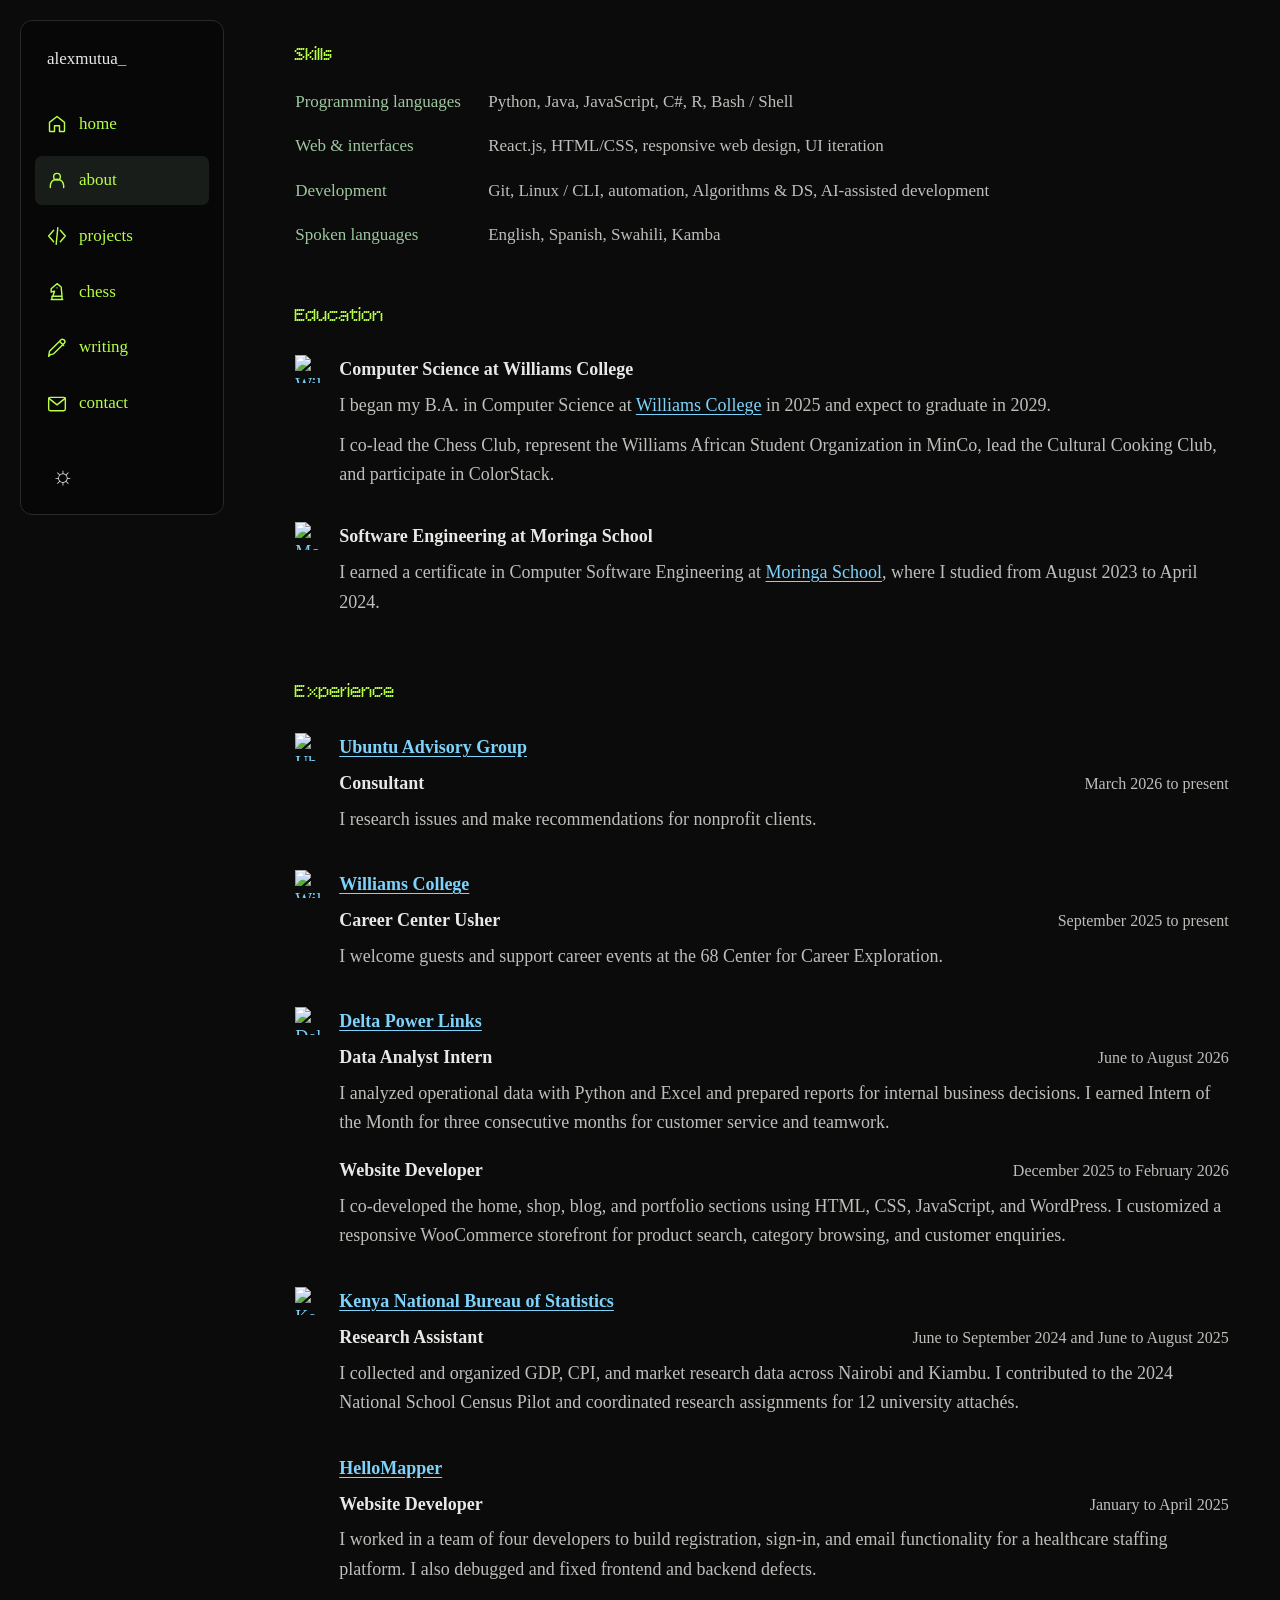
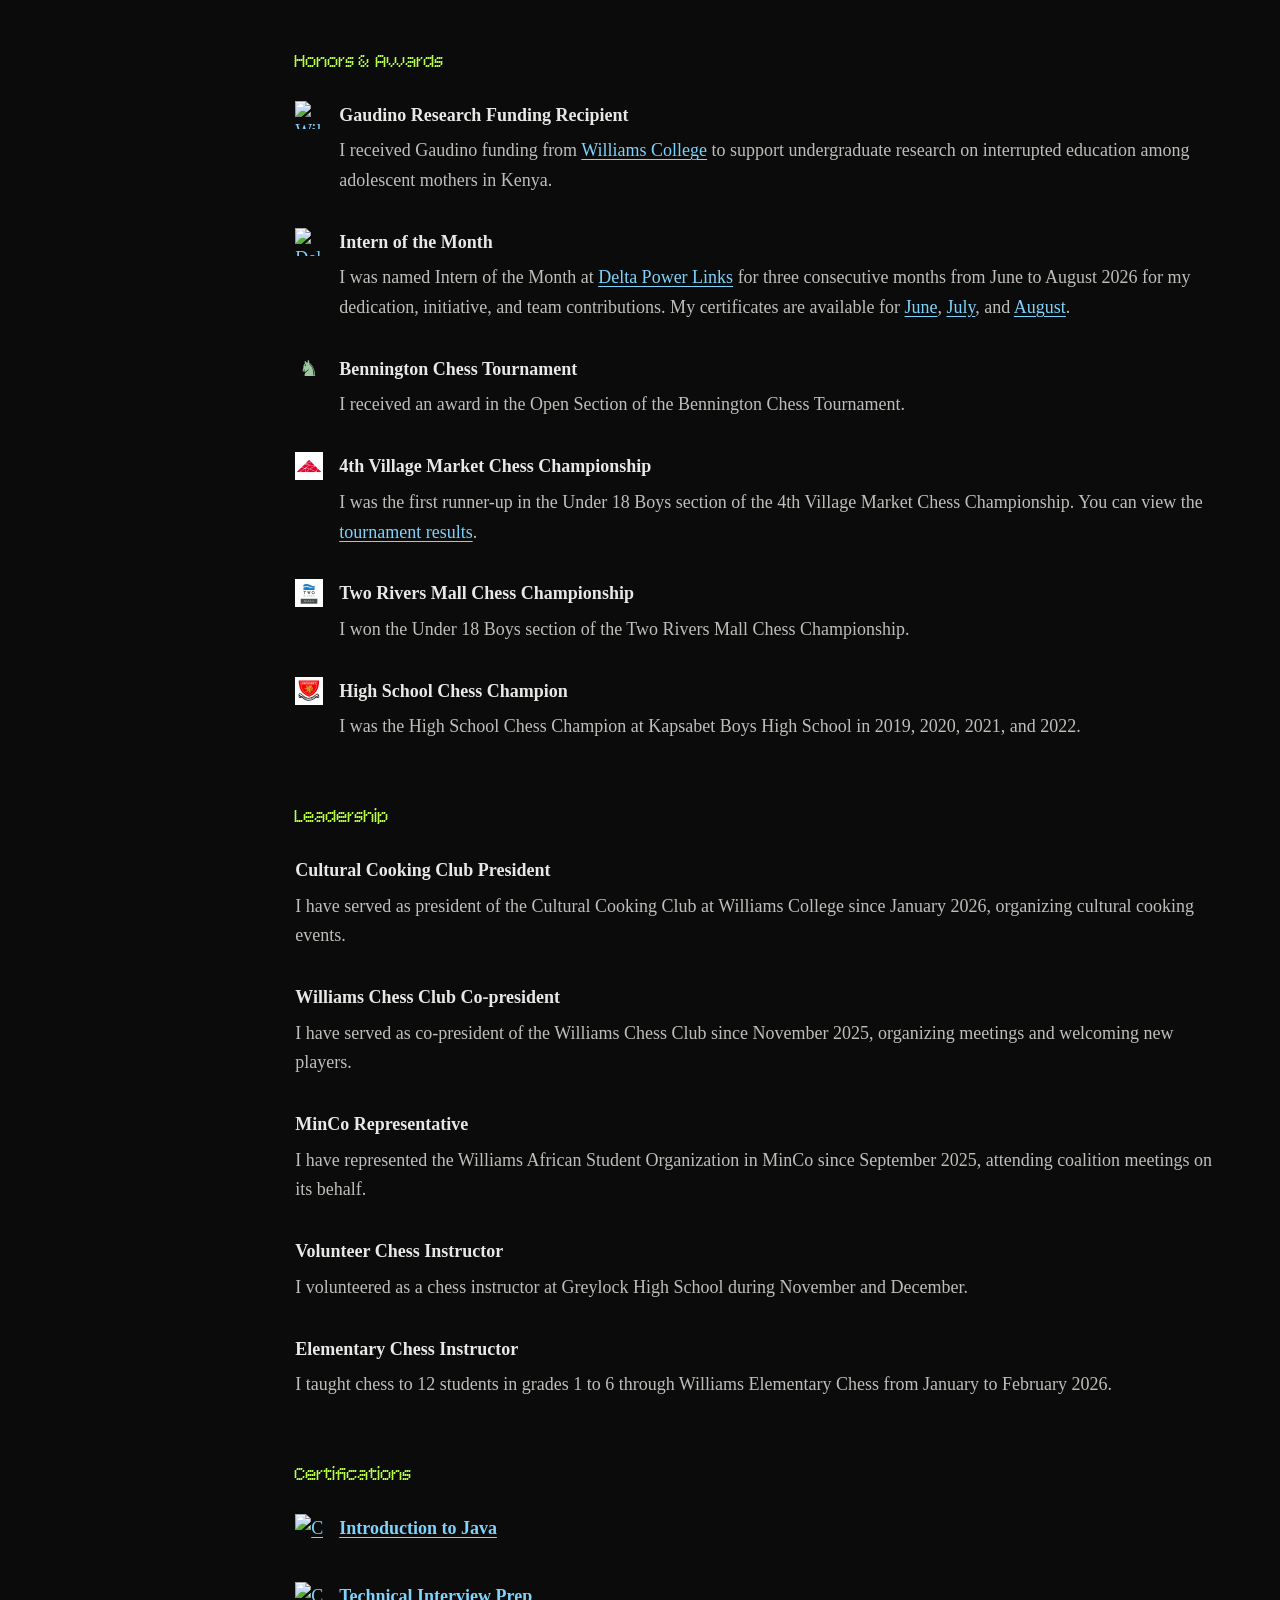
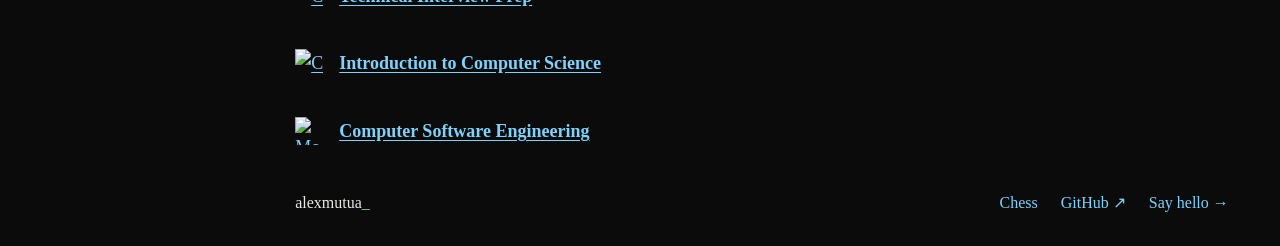
==== commit 6e314033: "Match navigation text to green heading accents" ====
--- a/about/index.html
+++ b/about/index.html
@@ -10,7 +10,7 @@
   <script src="/site-theme.js?v=20261120" defer></script>
   <script src="/site-navigation.js" defer></script>
   <script src="/about-logos.js" defer></script>
-  <link rel="stylesheet" href="/simple.css?v=20261120-open-layout">
+  <link rel="stylesheet" href="/simple.css?v=20261120-green-nav">
   <link rel="stylesheet" href="/about.css?v=20261120-grouped">
 </head>
 <body class="layout-about">
--- a/simple.css
+++ b/simple.css
@@ -240,3 +240,6 @@
   .projects-page .stack-row { grid-template-columns: 1fr; gap: 4px; }
   .projects-page .project-window .project-actions { display: block; }
 }
+
+.site-header nav a,
+.site-header nav a[aria-current='page'] { color: var(--heading-color); }
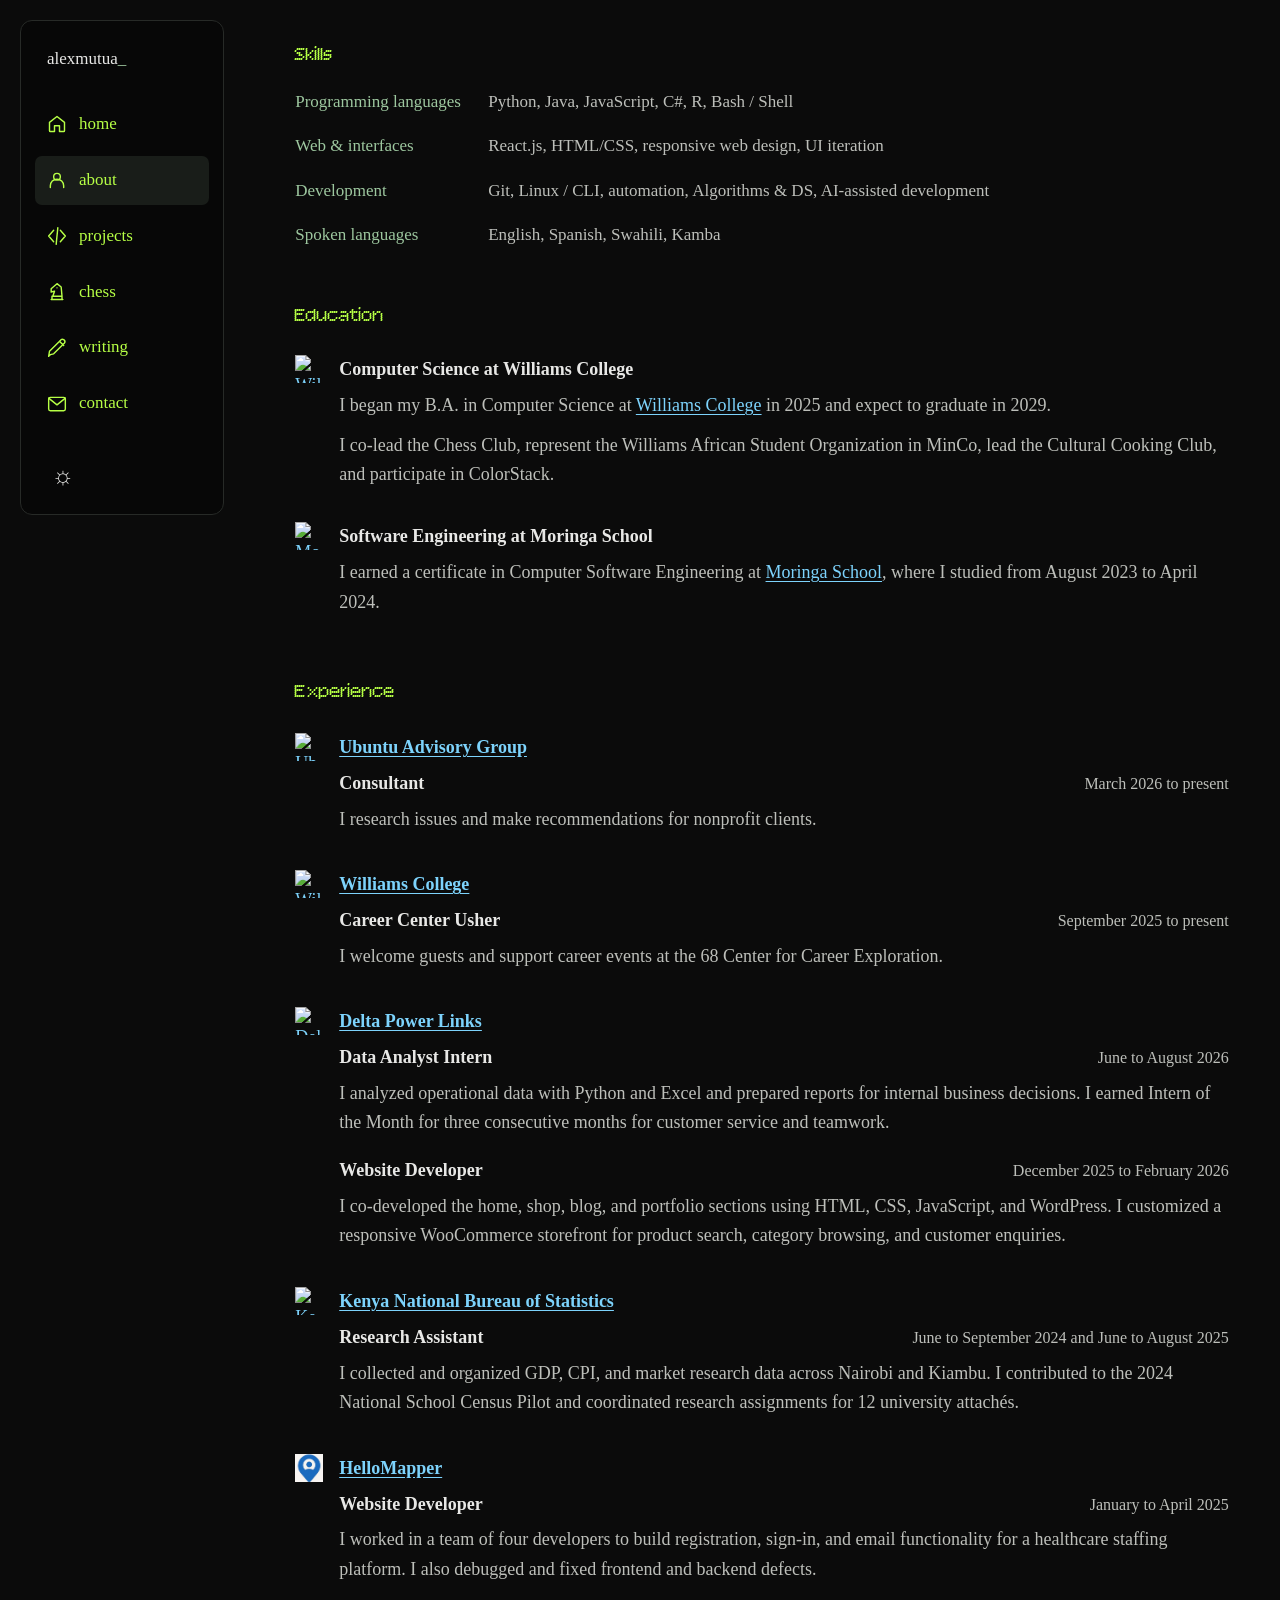
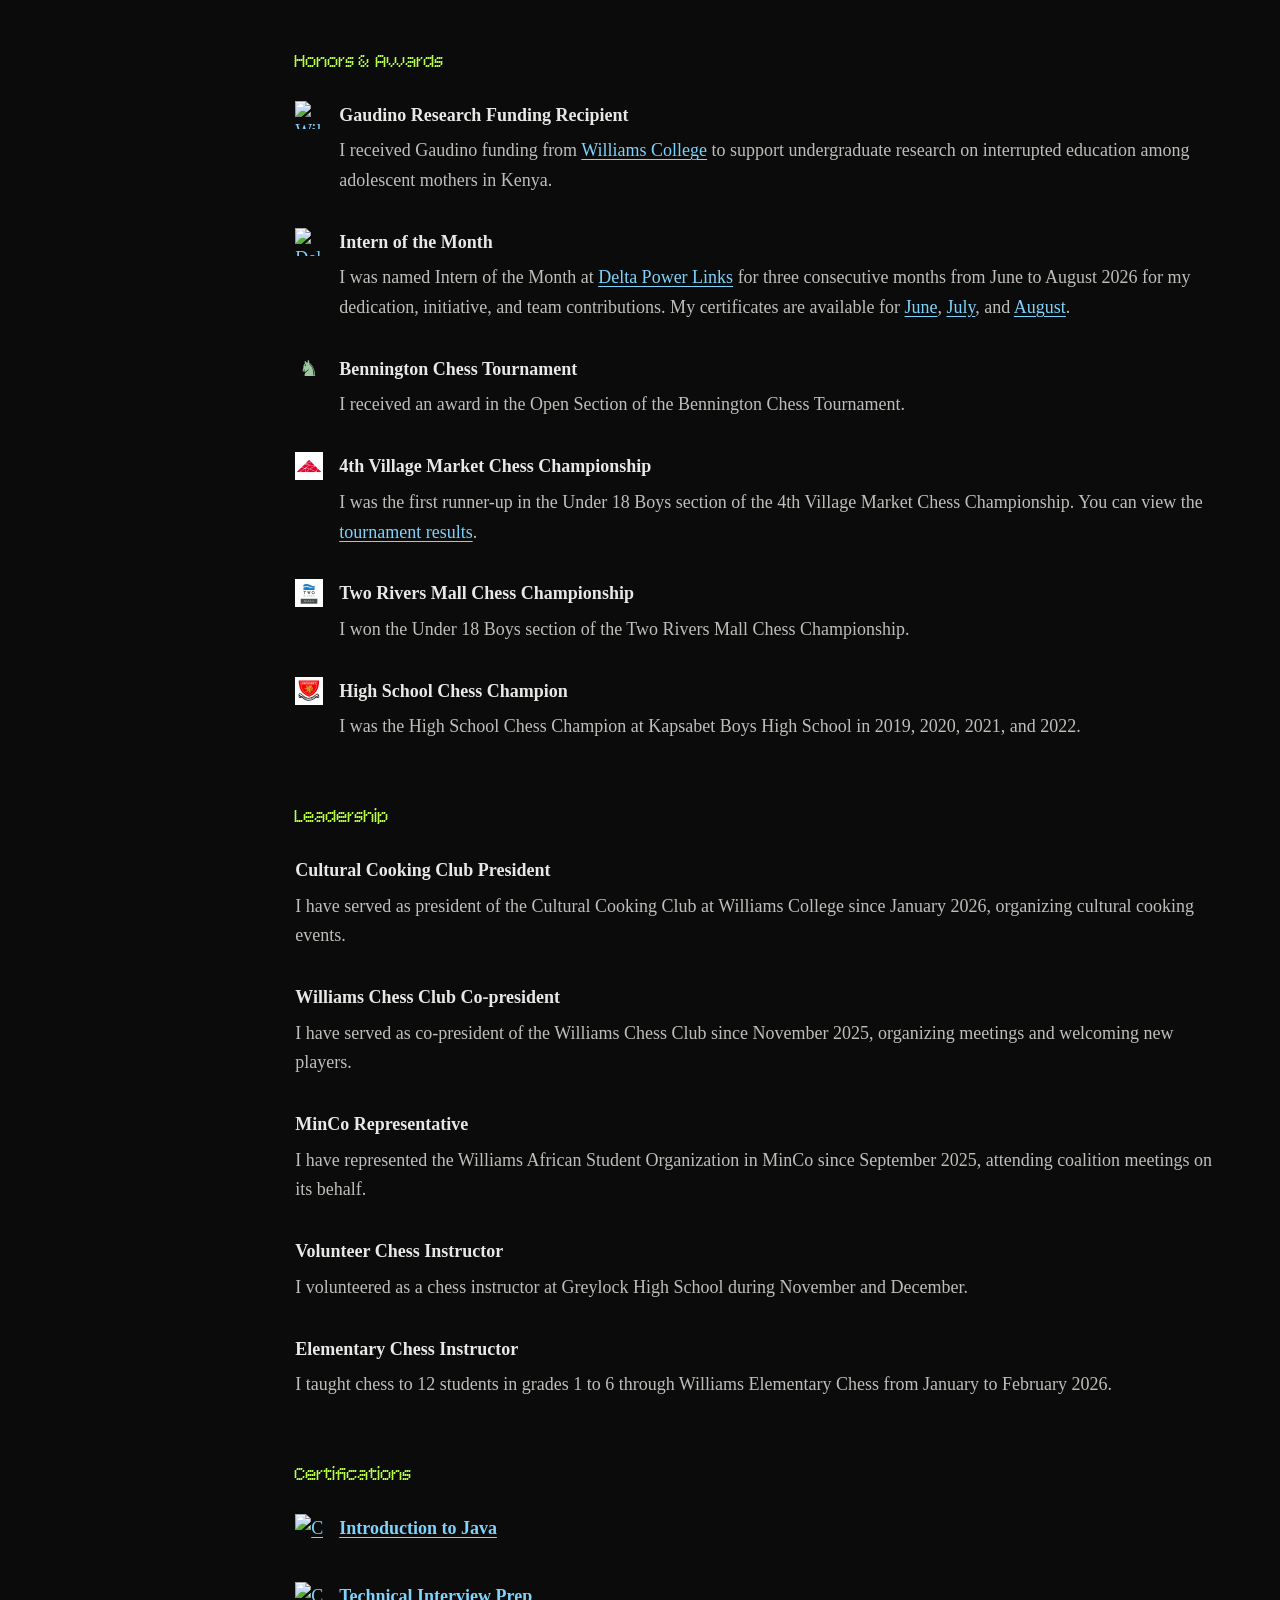
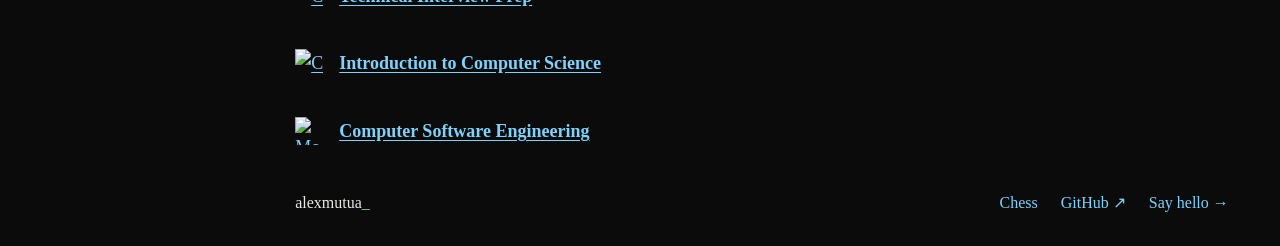
==== commit f25d5e82: "Add supplied HelloMapper logo to experience" ====
--- a/about/index.html
+++ b/about/index.html
@@ -11,7 +11,7 @@
   <script src="/site-navigation.js" defer></script>
   <script src="/about-logos.js" defer></script>
   <link rel="stylesheet" href="/simple.css?v=20261120-green-nav">
-  <link rel="stylesheet" href="/about.css?v=20261120-grouped">
+  <link rel="stylesheet" href="/about.css?v=20261120-hellomapper">
 </head>
 <body class="layout-about">
 <a class="skip-link" href="#main">Skip to content</a>
@@ -91,7 +91,7 @@
       </div>
     </li>
     <li class="about-item">
-
+      <a class="organization-logo hellomapper-logo" href="https://hellomapper.com/" target="_blank" rel="noopener noreferrer" aria-label="Visit HelloMapper website"><img src="/assets/organizations/hellomapper.png" alt="HelloMapper logo" width="950" height="978" loading="lazy" decoding="async"></a>
       <div class="about-item-content">
         <strong class="about-item-title"><a href="https://hellomapper.com/" target="_blank" rel="noopener noreferrer">HelloMapper</a></strong>
         <div class="experience-role">
--- a/about.css
+++ b/about.css
@@ -97,3 +97,15 @@
 @media (max-width: 640px) {
   .about-page .experience-role-heading { flex-direction: column; gap: 2px; }
 }
+
+/* Frame the supplied logo's pin beside the linked company name. */
+.about-page .hellomapper-logo { position: relative; overflow: hidden; }
+.about-page .hellomapper-logo img {
+  position: absolute;
+  width: 100px;
+  max-width: none;
+  height: auto;
+  left: 50%;
+  top: -25px;
+  transform: translateX(-50%);
+}
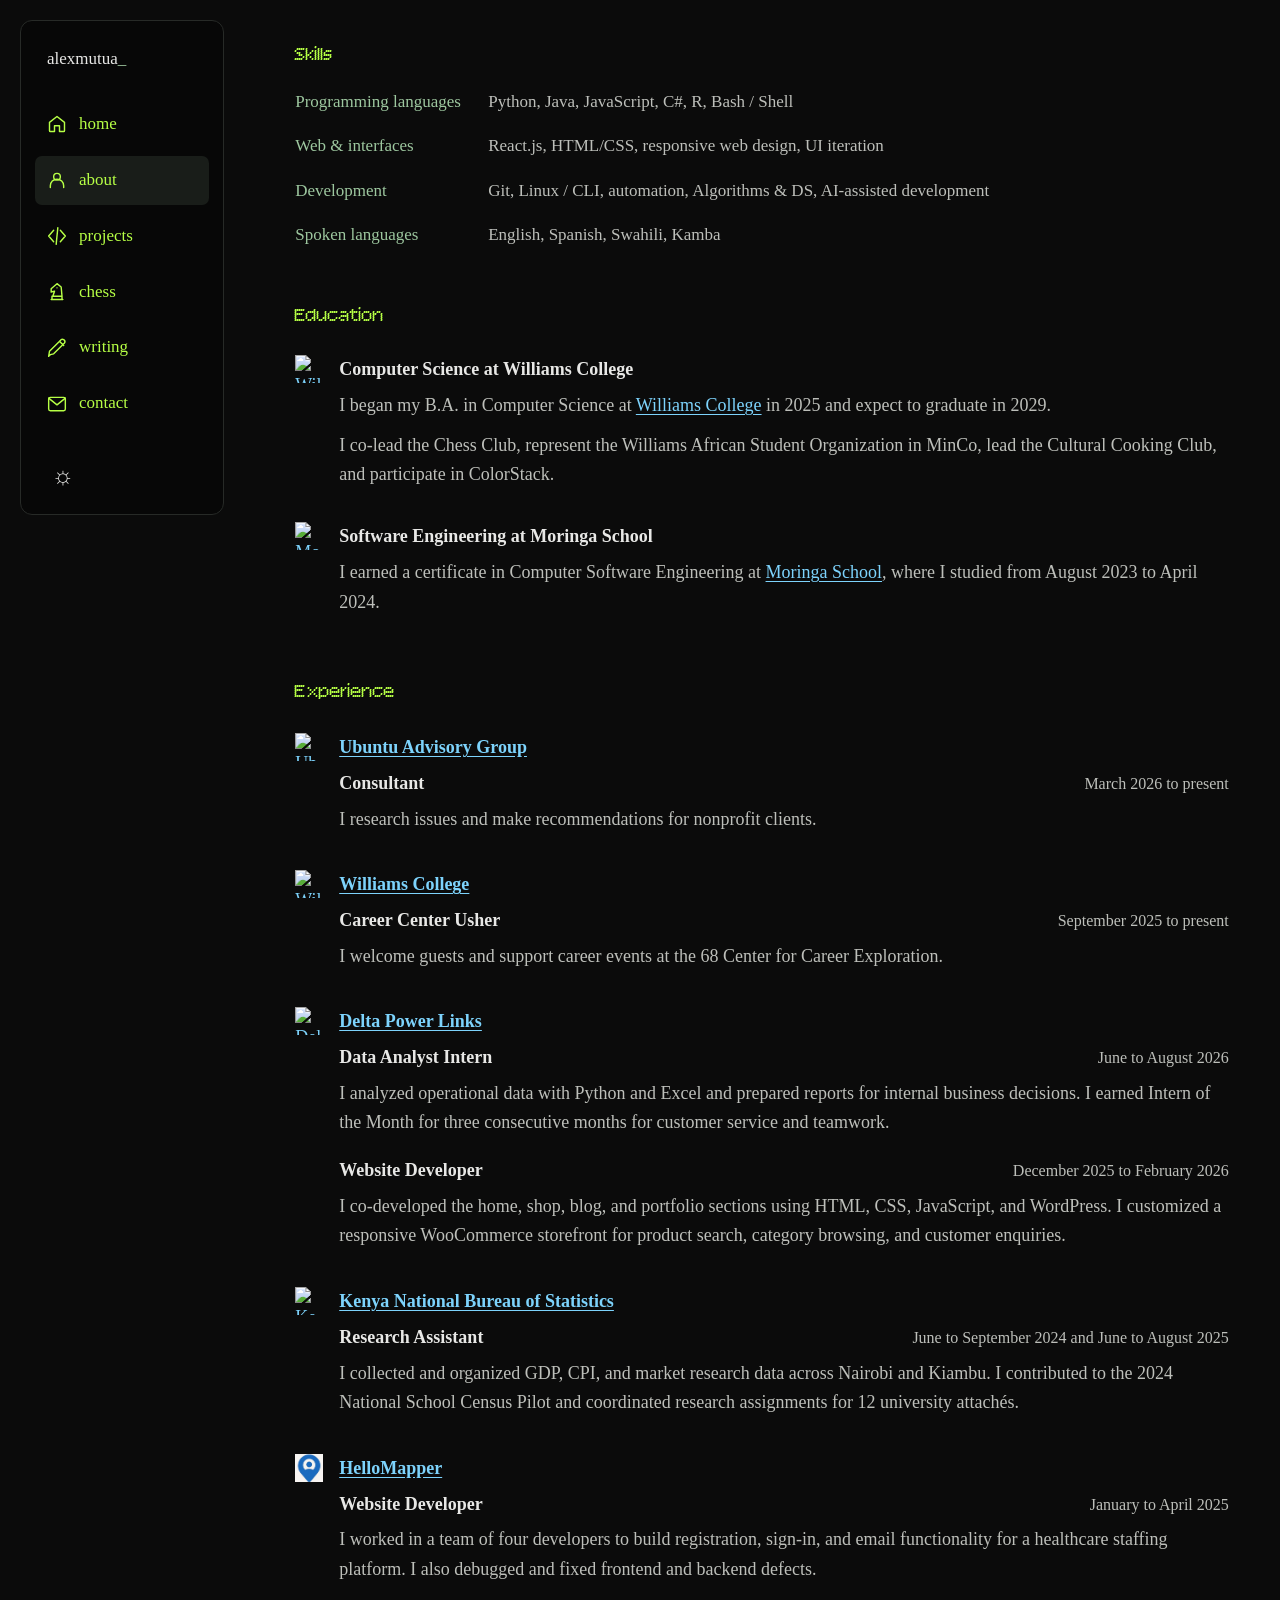
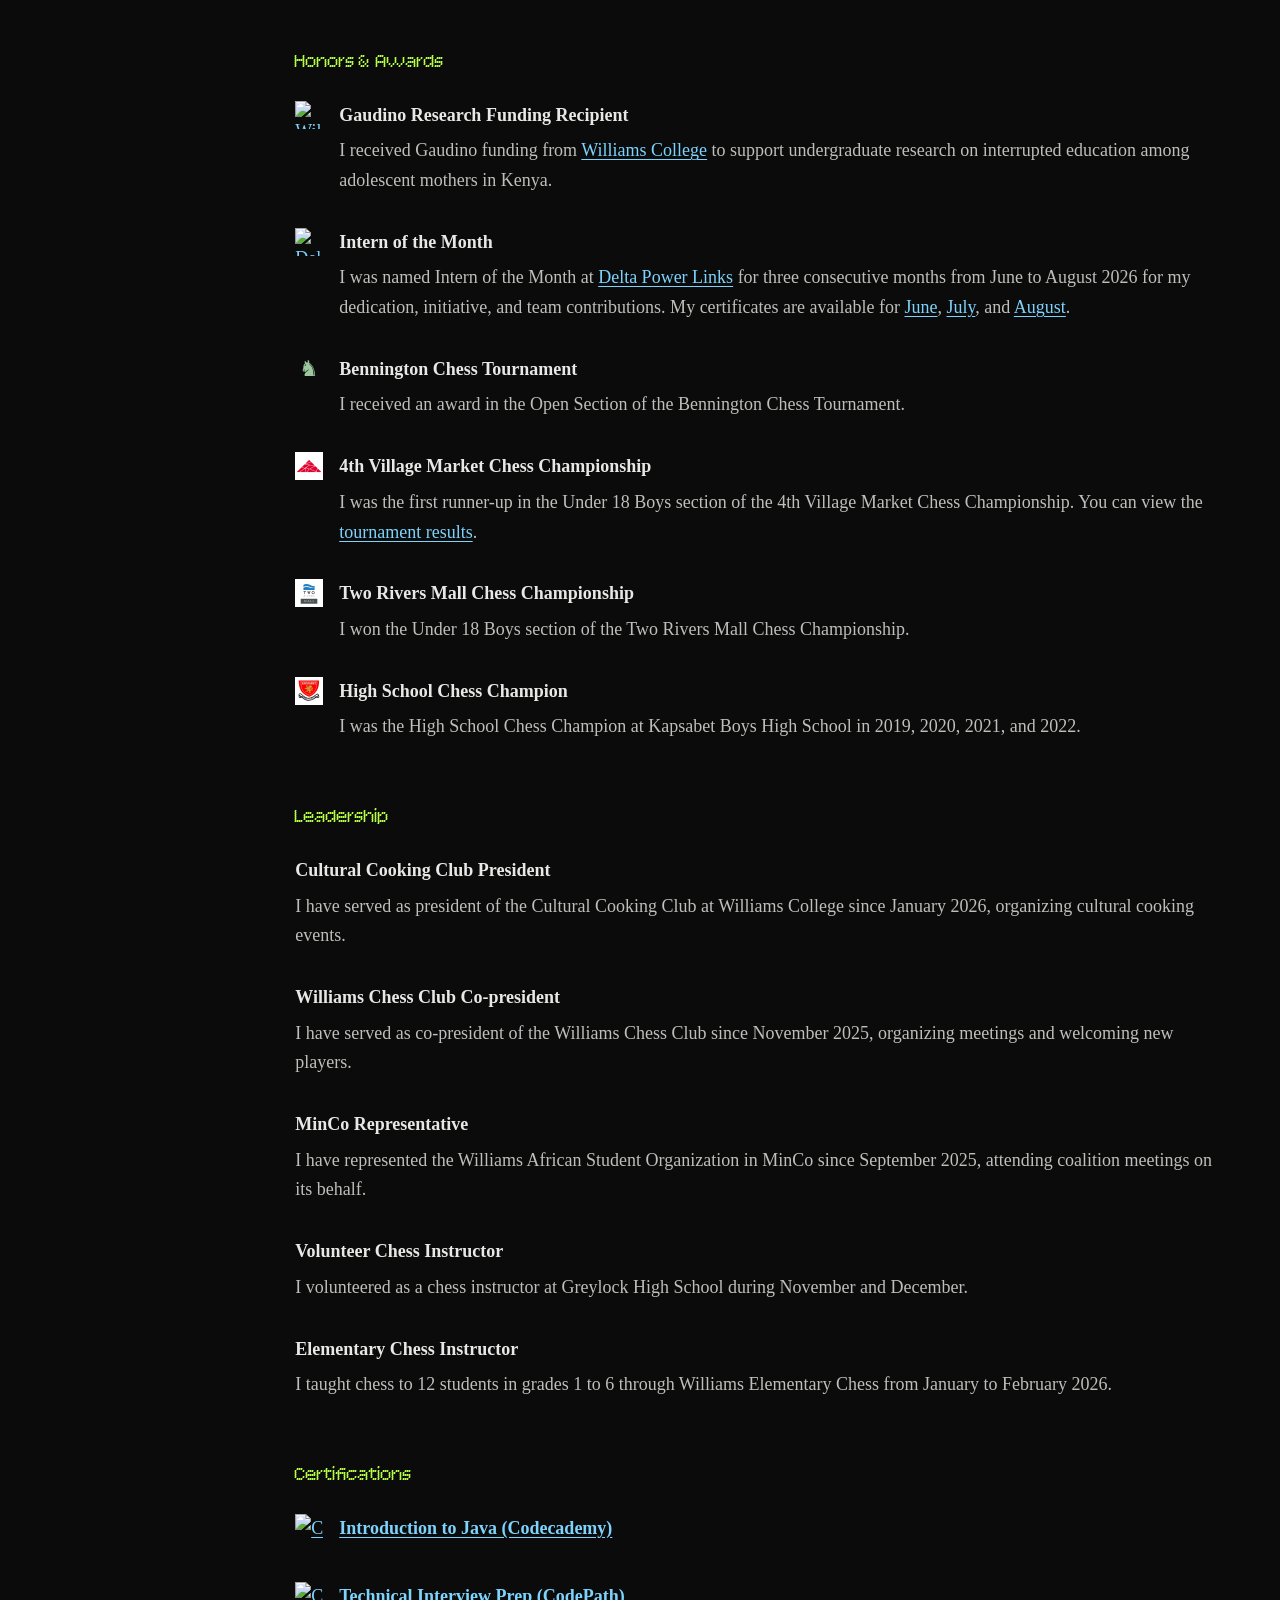
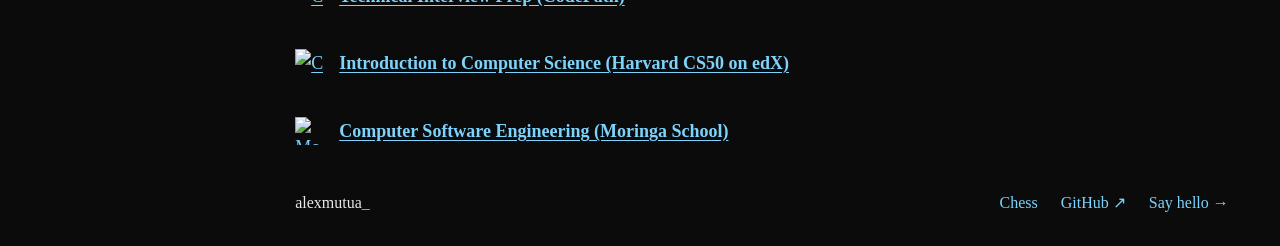
==== commit bfc14494: "Include issuing organizations in certification names" ====
--- a/about/index.html
+++ b/about/index.html
@@ -127,10 +127,10 @@
 <section class="about-section" aria-labelledby="certifications-title">
   <h2 id="certifications-title">Certifications</h2>
   <ul class="about-list">
-<li class="about-item"><a class="organization-logo" href="https://www.codecademy.com/" target="_blank" rel="noopener noreferrer" aria-label="Visit Codecademy website"><img src="/assets/organizations/codecademy.png" alt="Codecademy logo" width="48" height="48" loading="lazy" decoding="async"></a> <div class="about-item-content"><strong class="about-item-title"><a href="https://www.codecademy.com/" target="_blank" rel="noopener noreferrer">Introduction to Java</a></strong></div></li>
-    <li class="about-item"><a class="organization-logo" href="https://www.codepath.org/" target="_blank" rel="noopener noreferrer" aria-label="Visit CodePath website"><img src="/assets/organizations/codepath.png" alt="CodePath logo" width="48" height="48" loading="lazy" decoding="async"></a> <div class="about-item-content"><strong class="about-item-title"><a href="/certificates/codepath-tip.pdf" target="_blank" rel="noopener noreferrer">Technical Interview Prep</a></strong></div></li>
-    <li class="about-item"><a class="organization-logo" href="https://cs50.harvard.edu/x/" target="_blank" rel="noopener noreferrer" aria-label="Visit CS50 at Harvard website"><img src="/assets/organizations/cs50.png" alt="CS50 at Harvard logo" width="48" height="48" loading="lazy" decoding="async"></a> <div class="about-item-content"><strong class="about-item-title"><a href="https://cs50.harvard.edu/x/" target="_blank" rel="noopener noreferrer">Introduction to Computer Science</a></strong></div></li>
-    <li class="about-item"><a class="organization-logo" href="https://moringaschool.com/" target="_blank" rel="noopener noreferrer" aria-label="Visit Moringa School website"><img src="/assets/organizations/moringa-school.png" alt="Moringa School logo" width="48" height="48" loading="lazy" decoding="async"></a> <div class="about-item-content"><strong class="about-item-title"><a href="https://moringaschool.com/" target="_blank" rel="noopener noreferrer">Computer Software Engineering</a></strong></div></li>
+<li class="about-item"><a class="organization-logo" href="https://www.codecademy.com/" target="_blank" rel="noopener noreferrer" aria-label="Visit Codecademy website"><img src="/assets/organizations/codecademy.png" alt="Codecademy logo" width="48" height="48" loading="lazy" decoding="async"></a> <div class="about-item-content"><strong class="about-item-title"><a href="https://www.codecademy.com/" target="_blank" rel="noopener noreferrer">Introduction to Java (Codecademy)</a></strong></div></li>
+    <li class="about-item"><a class="organization-logo" href="https://www.codepath.org/" target="_blank" rel="noopener noreferrer" aria-label="Visit CodePath website"><img src="/assets/organizations/codepath.png" alt="CodePath logo" width="48" height="48" loading="lazy" decoding="async"></a> <div class="about-item-content"><strong class="about-item-title"><a href="/certificates/codepath-tip.pdf" target="_blank" rel="noopener noreferrer">Technical Interview Prep (CodePath)</a></strong></div></li>
+    <li class="about-item"><a class="organization-logo" href="https://cs50.harvard.edu/x/" target="_blank" rel="noopener noreferrer" aria-label="Visit CS50 at Harvard website"><img src="/assets/organizations/cs50.png" alt="CS50 at Harvard logo" width="48" height="48" loading="lazy" decoding="async"></a> <div class="about-item-content"><strong class="about-item-title"><a href="https://cs50.harvard.edu/x/" target="_blank" rel="noopener noreferrer">Introduction to Computer Science (Harvard CS50 on edX)</a></strong></div></li>
+    <li class="about-item"><a class="organization-logo" href="https://moringaschool.com/" target="_blank" rel="noopener noreferrer" aria-label="Visit Moringa School website"><img src="/assets/organizations/moringa-school.png" alt="Moringa School logo" width="48" height="48" loading="lazy" decoding="async"></a> <div class="about-item-content"><strong class="about-item-title"><a href="https://moringaschool.com/" target="_blank" rel="noopener noreferrer">Computer Software Engineering (Moringa School)</a></strong></div></li>
   </ul>
 </section>
     </main>
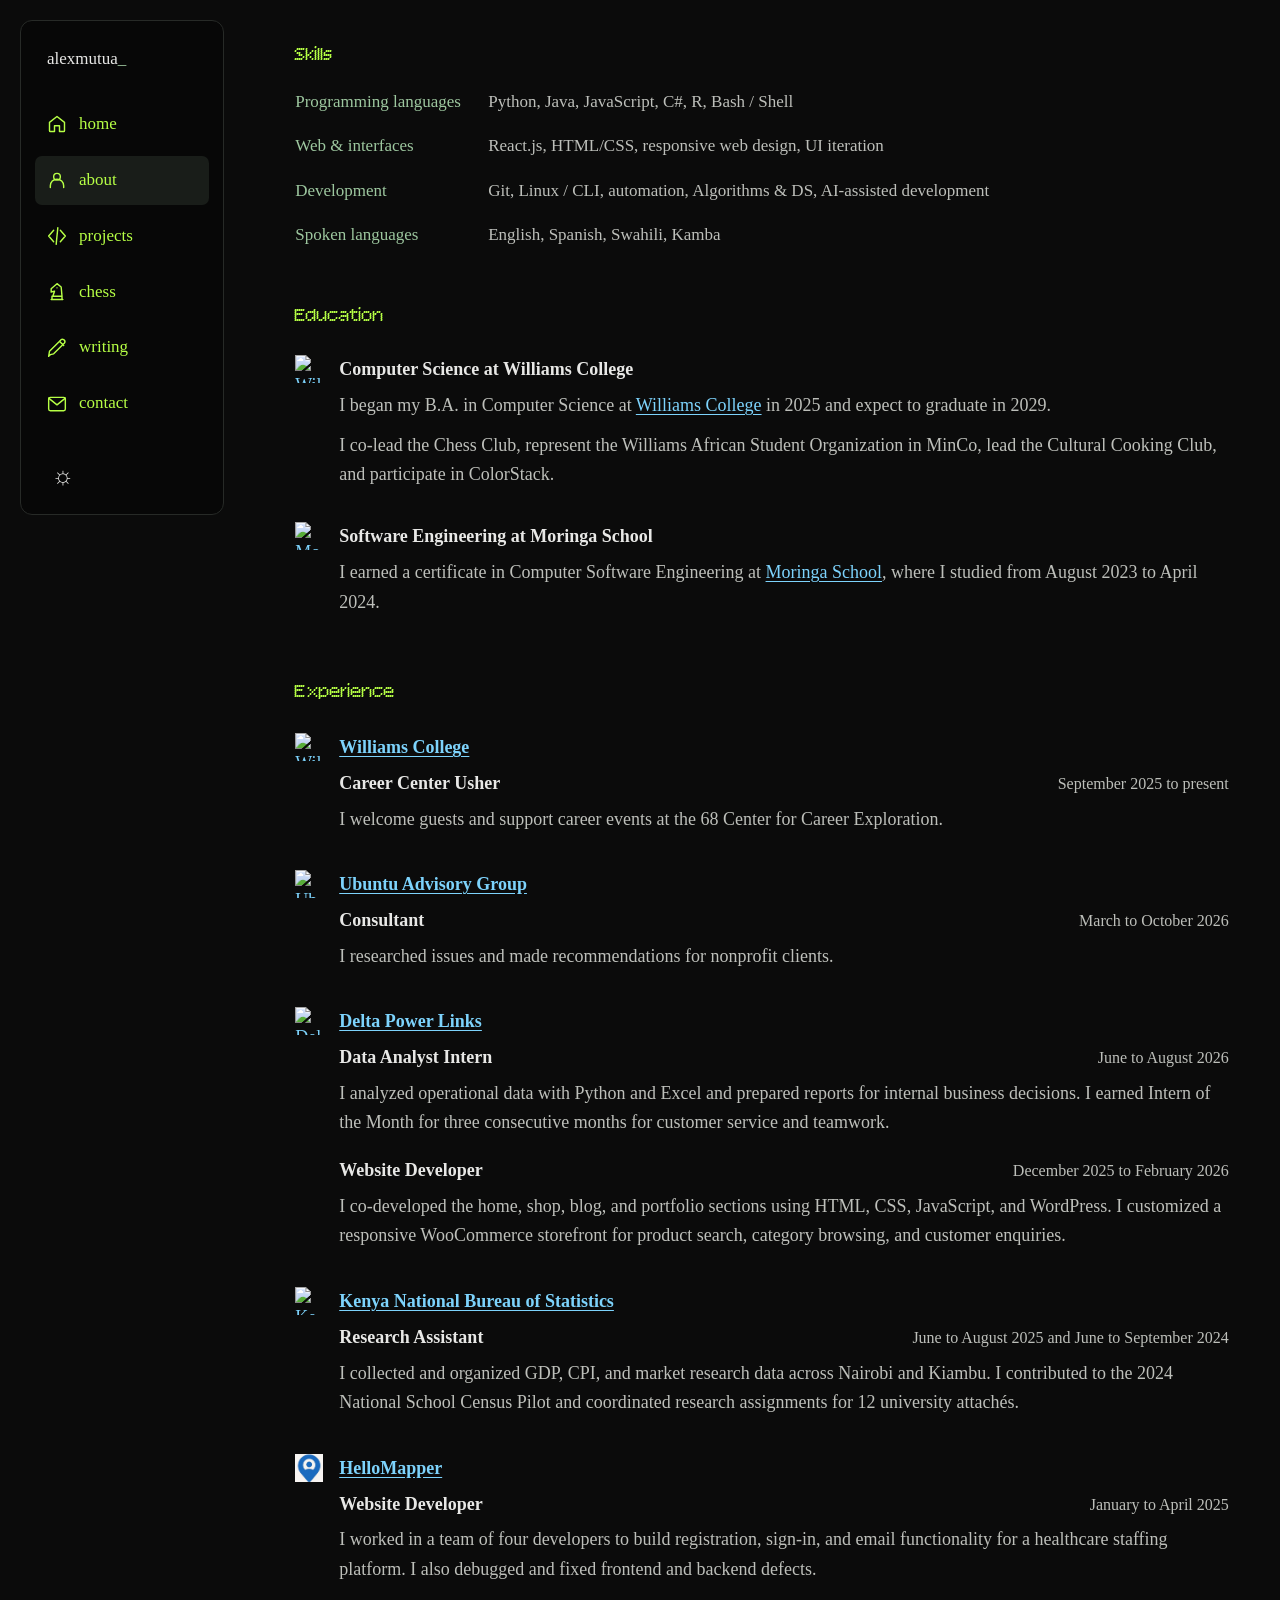
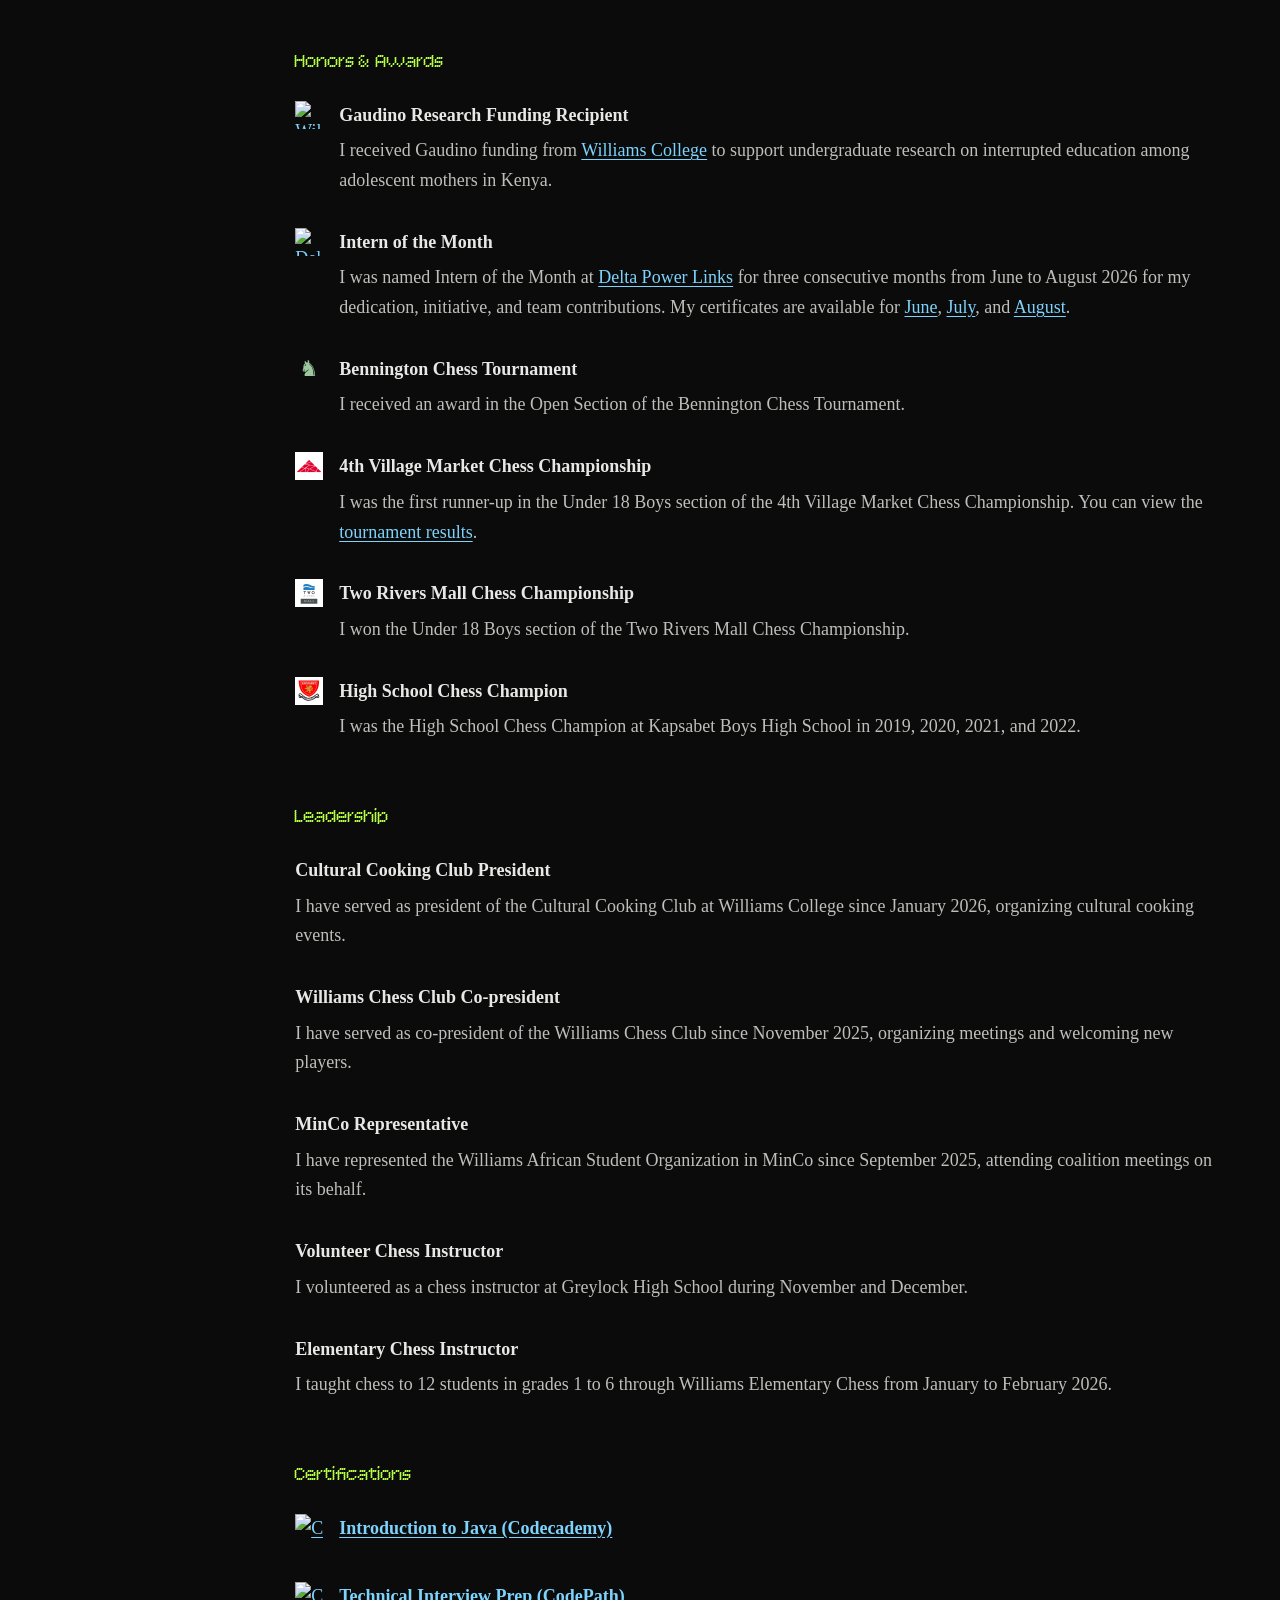
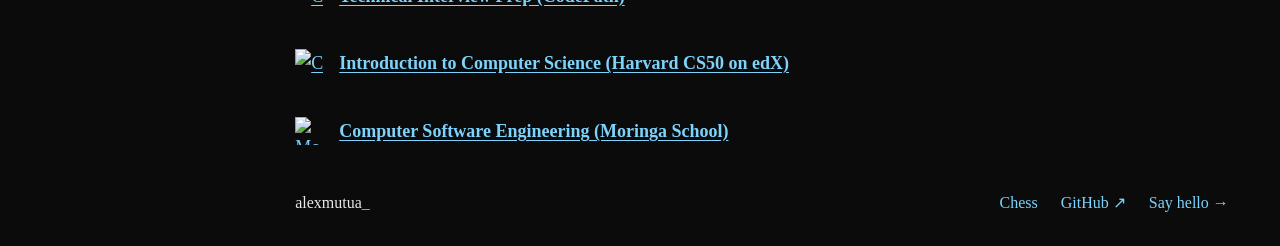
==== commit 7da81f8f: "Order experience by recency and close Ubuntu role in October" ====
--- a/about/index.html
+++ b/about/index.html
@@ -47,22 +47,22 @@
   <h2 id="experience-title">Experience</h2>
   <ul class="about-list experience-list">
     <li class="about-item">
-      <a class="organization-logo" href="https://ubuntuadvisorygroup.com/students/" target="_blank" rel="noopener noreferrer" aria-label="Visit Ubuntu Advisory Group website"><img src="/assets/organizations/ubuntu-advisory-group.svg" alt="Ubuntu Advisory Group logo" width="48" height="48" loading="lazy"></a>
-      <div class="about-item-content">
-        <strong class="about-item-title"><a href="https://ubuntuadvisorygroup.com/students/" target="_blank" rel="noopener noreferrer">Ubuntu Advisory Group</a></strong>
-        <div class="experience-role">
-          <div class="experience-role-heading"><strong class="experience-role-title">Consultant</strong><p class="experience-dates">March 2026 to present</p></div>
-          <p class="about-item-description">I research issues and make recommendations for nonprofit clients.</p>
-        </div>
-      </div>
-    </li>
-    <li class="about-item">
       <a class="organization-logo" href="https://www.williams.edu/" target="_blank" rel="noopener noreferrer" aria-label="Visit Williams College website"><img src="/assets/organizations/williams-college.png" alt="Williams College logo" width="48" height="48" loading="lazy"></a>
       <div class="about-item-content">
         <strong class="about-item-title"><a href="https://www.williams.edu/" target="_blank" rel="noopener noreferrer">Williams College</a></strong>
         <div class="experience-role">
           <div class="experience-role-heading"><strong class="experience-role-title">Career Center Usher</strong><p class="experience-dates">September 2025 to present</p></div>
           <p class="about-item-description">I welcome guests and support career events at the 68 Center for Career Exploration.</p>
+        </div>
+      </div>
+    </li>
+    <li class="about-item">
+      <a class="organization-logo" href="https://ubuntuadvisorygroup.com/students/" target="_blank" rel="noopener noreferrer" aria-label="Visit Ubuntu Advisory Group website"><img src="/assets/organizations/ubuntu-advisory-group.svg" alt="Ubuntu Advisory Group logo" width="48" height="48" loading="lazy"></a>
+      <div class="about-item-content">
+        <strong class="about-item-title"><a href="https://ubuntuadvisorygroup.com/students/" target="_blank" rel="noopener noreferrer">Ubuntu Advisory Group</a></strong>
+        <div class="experience-role">
+          <div class="experience-role-heading"><strong class="experience-role-title">Consultant</strong><p class="experience-dates">March to October 2026</p></div>
+          <p class="about-item-description">I researched issues and made recommendations for nonprofit clients.</p>
         </div>
       </div>
     </li>
@@ -85,7 +85,7 @@
       <div class="about-item-content">
         <strong class="about-item-title"><a href="https://www.knbs.or.ke/" target="_blank" rel="noopener noreferrer">Kenya National Bureau of Statistics</a></strong>
         <div class="experience-role">
-          <div class="experience-role-heading"><strong class="experience-role-title">Research Assistant</strong><p class="experience-dates">June to September 2024 and June to August 2025</p></div>
+          <div class="experience-role-heading"><strong class="experience-role-title">Research Assistant</strong><p class="experience-dates">June to August 2025 and June to September 2024</p></div>
           <p class="about-item-description">I collected and organized GDP, CPI, and market research data across Nairobi and Kiambu. I contributed to the 2024 National School Census Pilot and coordinated research assignments for 12 university attachés.</p>
         </div>
       </div>
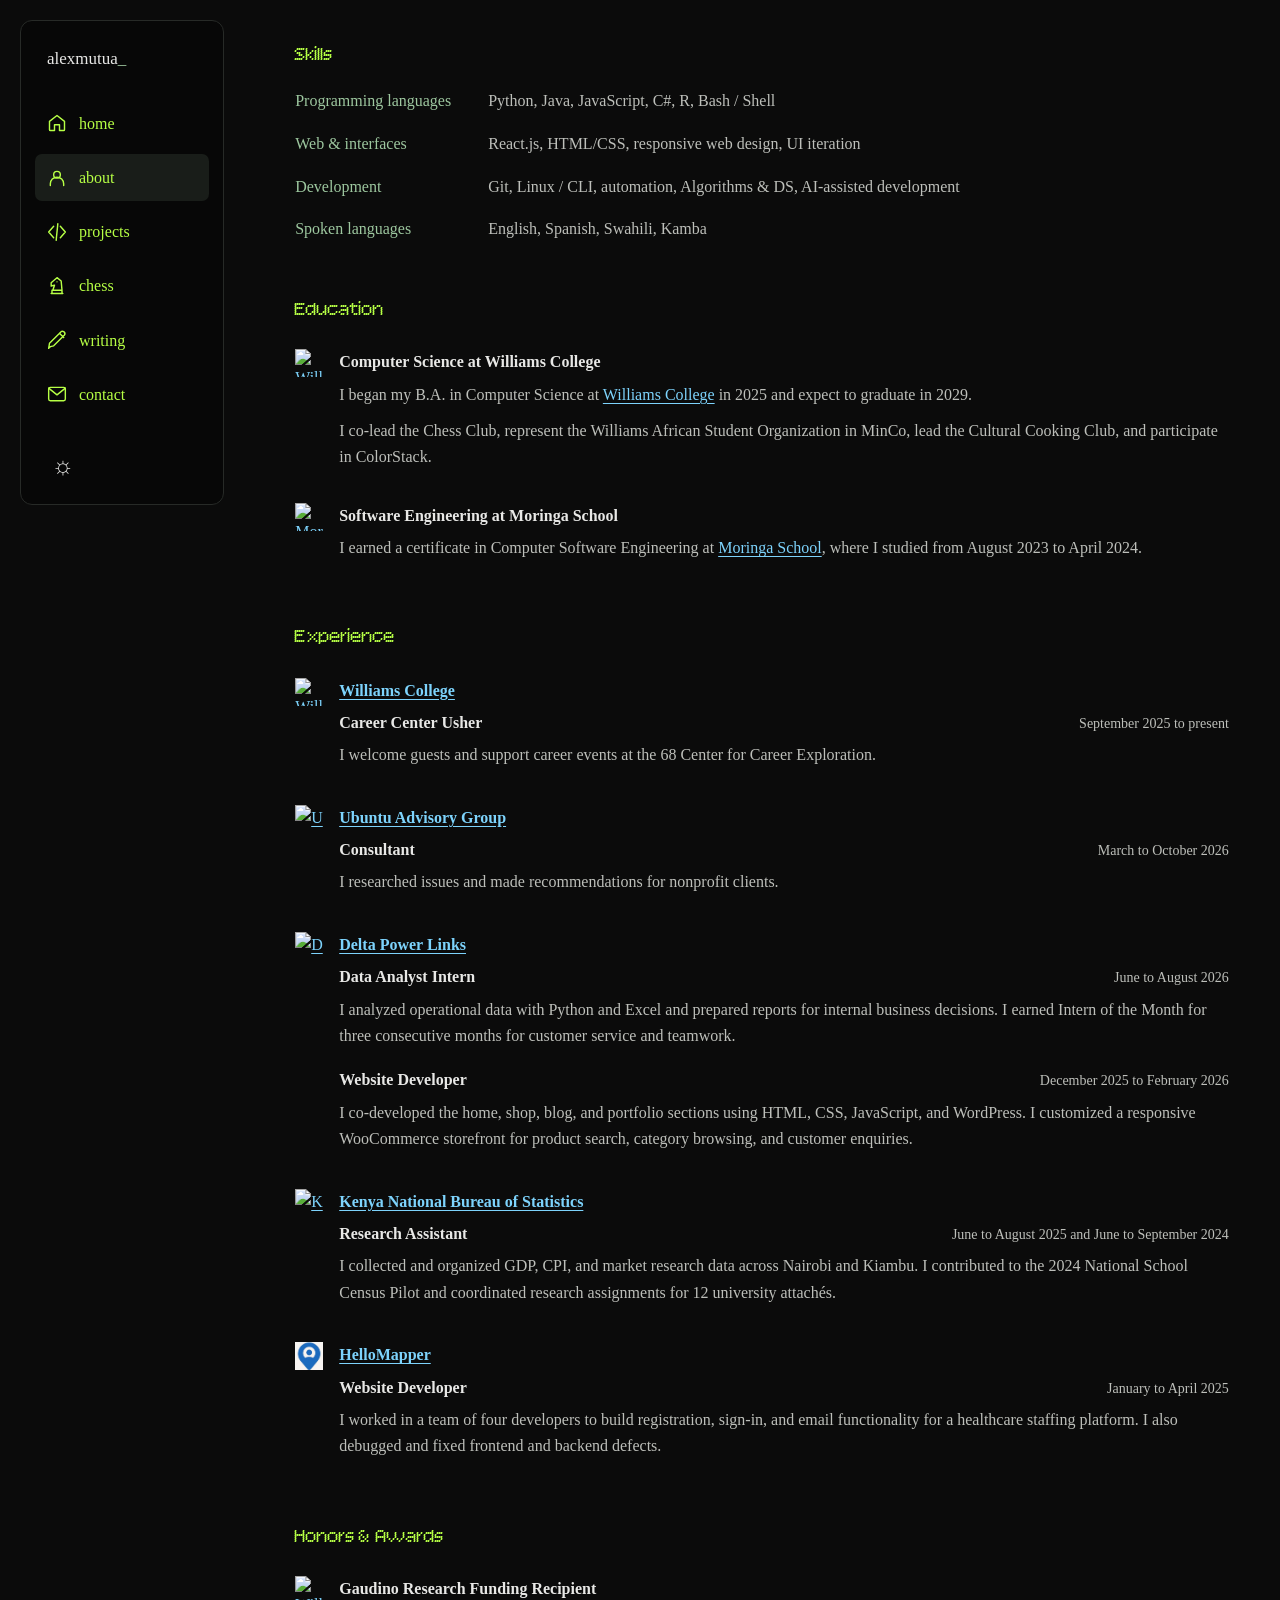
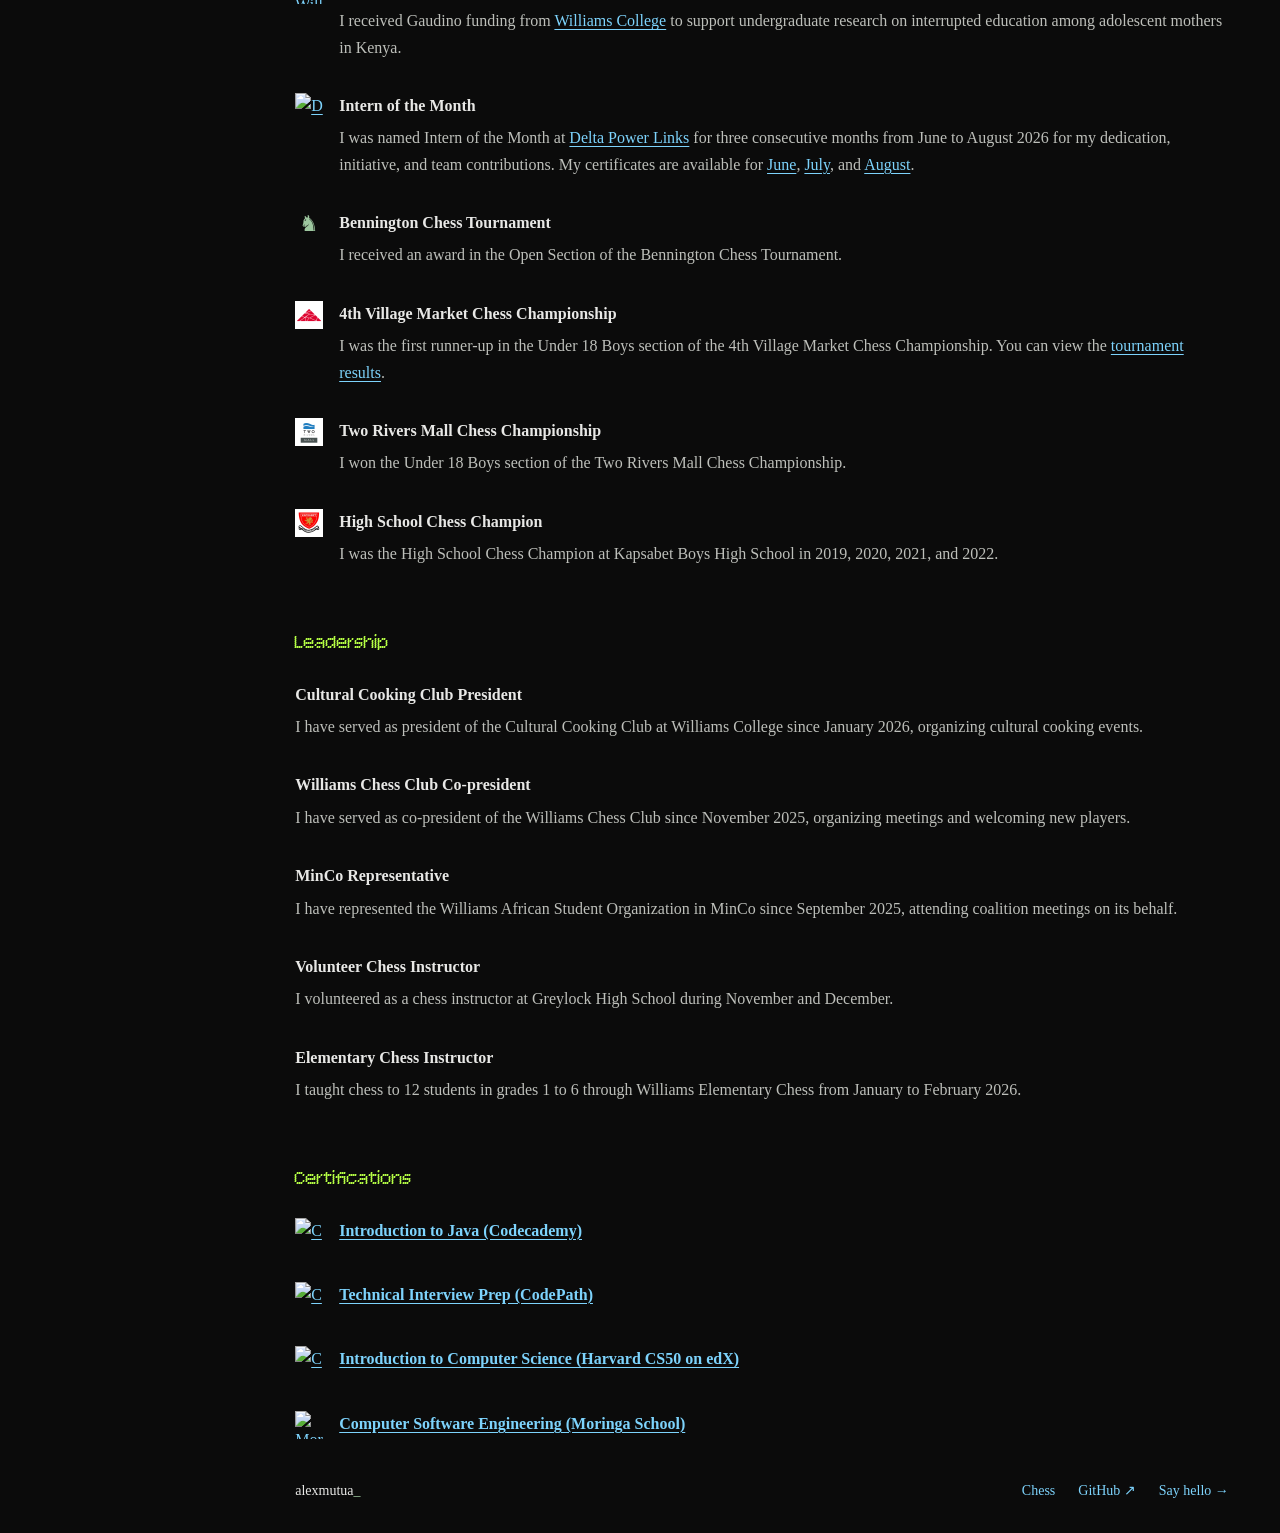
==== commit 772879fa: "Reduce body and navigation font sizes" ====
--- a/about/index.html
+++ b/about/index.html
@@ -10,8 +10,8 @@
   <script src="/site-theme.js?v=20261120" defer></script>
   <script src="/site-navigation.js" defer></script>
   <script src="/about-logos.js" defer></script>
-  <link rel="stylesheet" href="/simple.css?v=20261120-green-nav">
-  <link rel="stylesheet" href="/about.css?v=20261120-hellomapper">
+  <link rel="stylesheet" href="/simple.css?v=20261121-font-size">
+  <link rel="stylesheet" href="/about.css?v=20261121-font-size">
 </head>
 <body class="layout-about">
 <a class="skip-link" href="#main">Skip to content</a>
--- a/simple.css
+++ b/simple.css
@@ -201,10 +201,10 @@
   --text-font: 'Times New Roman', Times, serif;
   --mono: var(--text-font);
 }
-body { font-family: var(--text-font); font-size: 18px; }
-.site-header nav a, .navigation-toggle, .primary-link { font-size: 17px; }
-.site-footer { font-size: 16px; }
-.home-terminal .terminal { font-size: 17px; }
+body { font-family: var(--text-font); font-size: 16px; }
+.site-header nav a, .navigation-toggle, .primary-link { font-size: 16px; }
+.site-footer { font-size: 14px; }
+.home-terminal .terminal { font-size: 16px; }
 .projects-page .page-shell { max-width: none; }
 .projects-page .stack-row {
   display: grid;
@@ -214,10 +214,10 @@
   padding-block: 8px;
 }
 .projects-page .stack-icon-list, .projects-page .stack-text-list {
-  font-size: 17px;
+  font-size: 16px;
   gap: 6px 18px;
 }
-.projects-page .project-window .window-content { padding-block: 14px; font-size: 18px; }
+.projects-page .project-window .window-content { padding-block: 14px; font-size: 16px; }
 .projects-page .project-window .window-copy,
 .projects-page .project-window .window-copy h2,
 .projects-page .project-window .project-summary,
@@ -225,11 +225,11 @@
 .projects-page .project-window .window-copy h2 { margin: 0 0 4px; font-size: 20px; }
 .projects-page .project-window .project-summary {
   max-width: 72ch;
-  font-size: 18px;
+  font-size: 16px;
   line-height: 1.55;
   margin: 0 0 6px;
 }
-.projects-page .project-window .window-footer { font-size: 16px; line-height: 1.6; }
+.projects-page .project-window .window-footer { font-size: 14px; line-height: 1.6; }
 .projects-page .project-window .project-technologies,
 .projects-page .project-window .project-actions { font-size: inherit; }
 .projects-page .project-window .project-technologies { margin-right: 16px; color: var(--body); }
--- a/about.css
+++ b/about.css
@@ -56,9 +56,9 @@
   gap: 6px 18px;
   padding-block: 9px;
 }
-.about-page .skill-groups dt, .about-page .skill-groups dd { font-size: 17px; line-height: 1.55; }
+.about-page .skill-groups dt, .about-page .skill-groups dd { font-size: 16px; line-height: 1.55; }
 .about-page .about-section { margin-top: 44px; }
-.about-page .about-item { padding-block: 16px; font-size: 18px; line-height: 1.65; gap: 16px; }
+.about-page .about-item { padding-block: 16px; font-size: 16px; line-height: 1.65; gap: 16px; }
 .about-page .about-item-content { max-width: none; }
 .about-page .about-item .about-item-title { display: block; margin-bottom: 6px; font-weight: 700; }
 .about-page .about-item-description { margin: 0; color: var(--body); }
@@ -78,7 +78,7 @@
 .about-page .experience-dates {
   margin: 0 0 8px;
   color: var(--body);
-  font-size: 16px;
+  font-size: 14px;
   line-height: 1.5;
 }
 
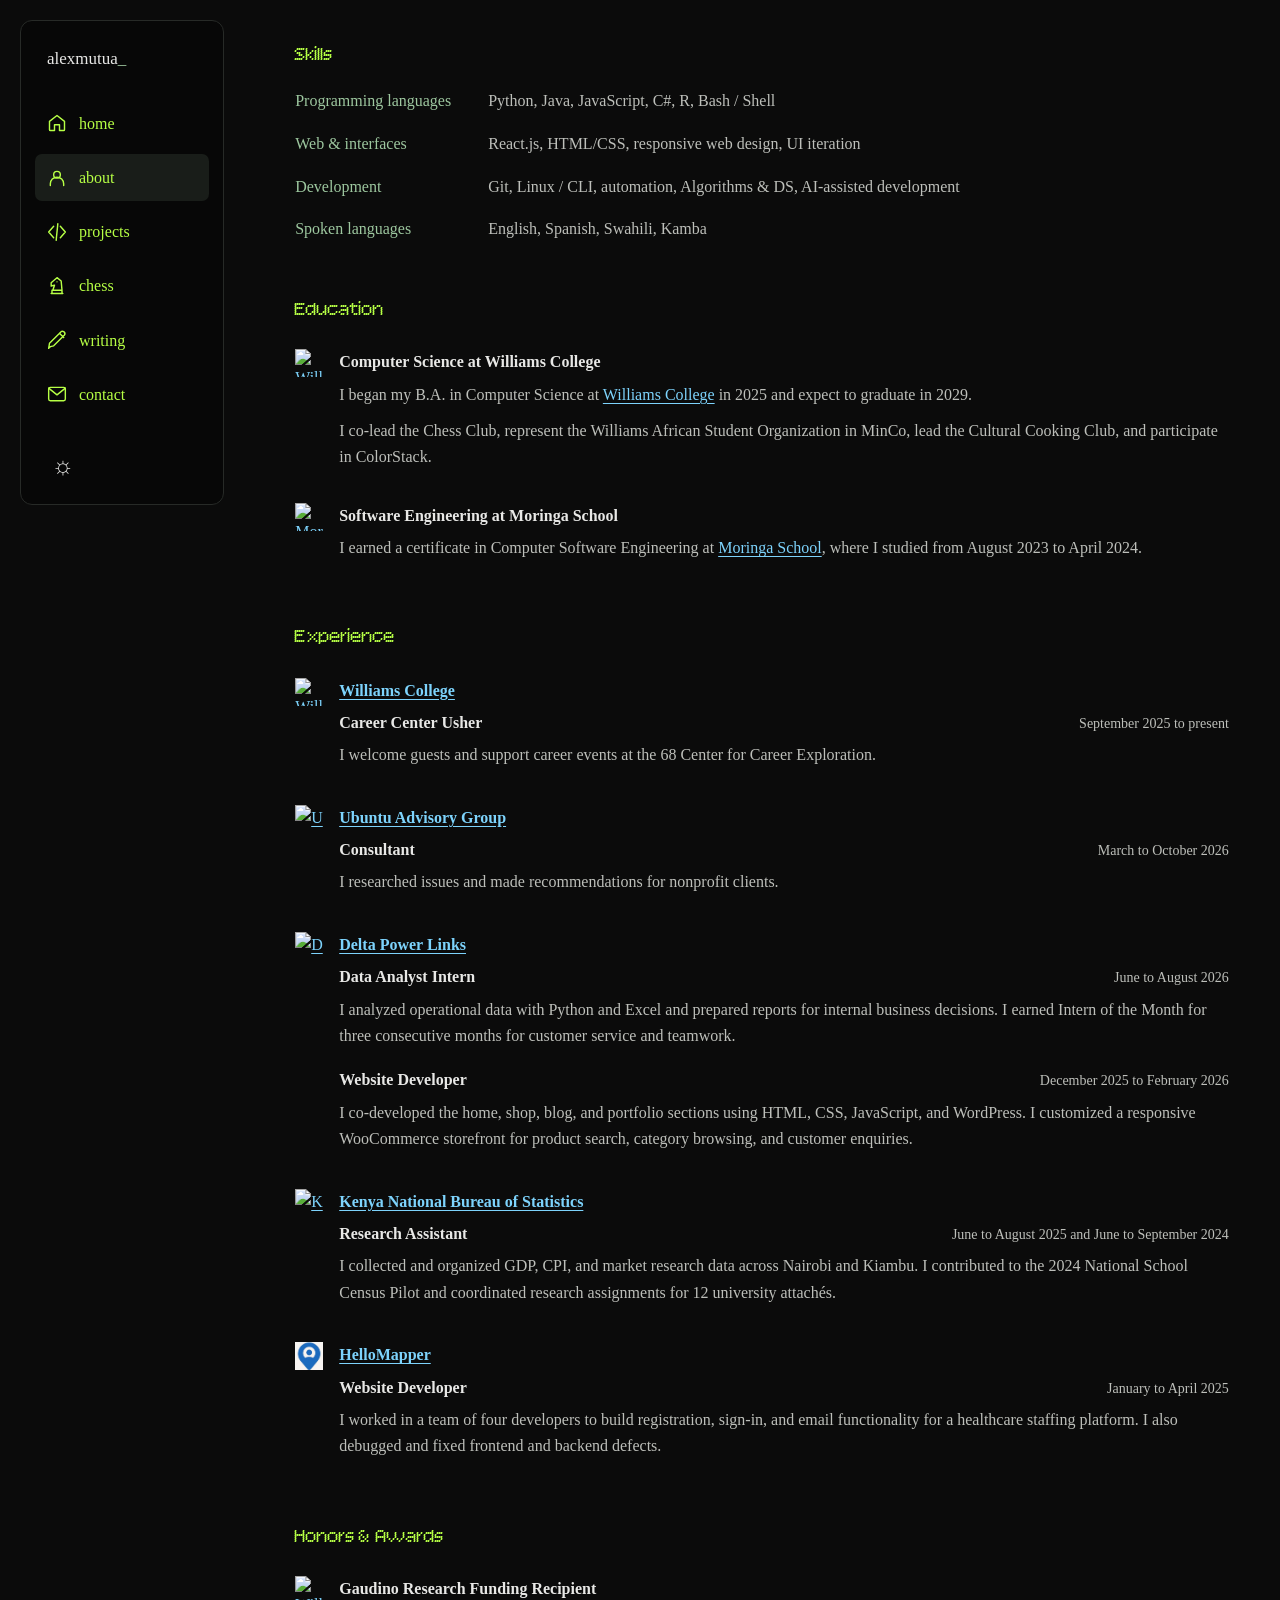
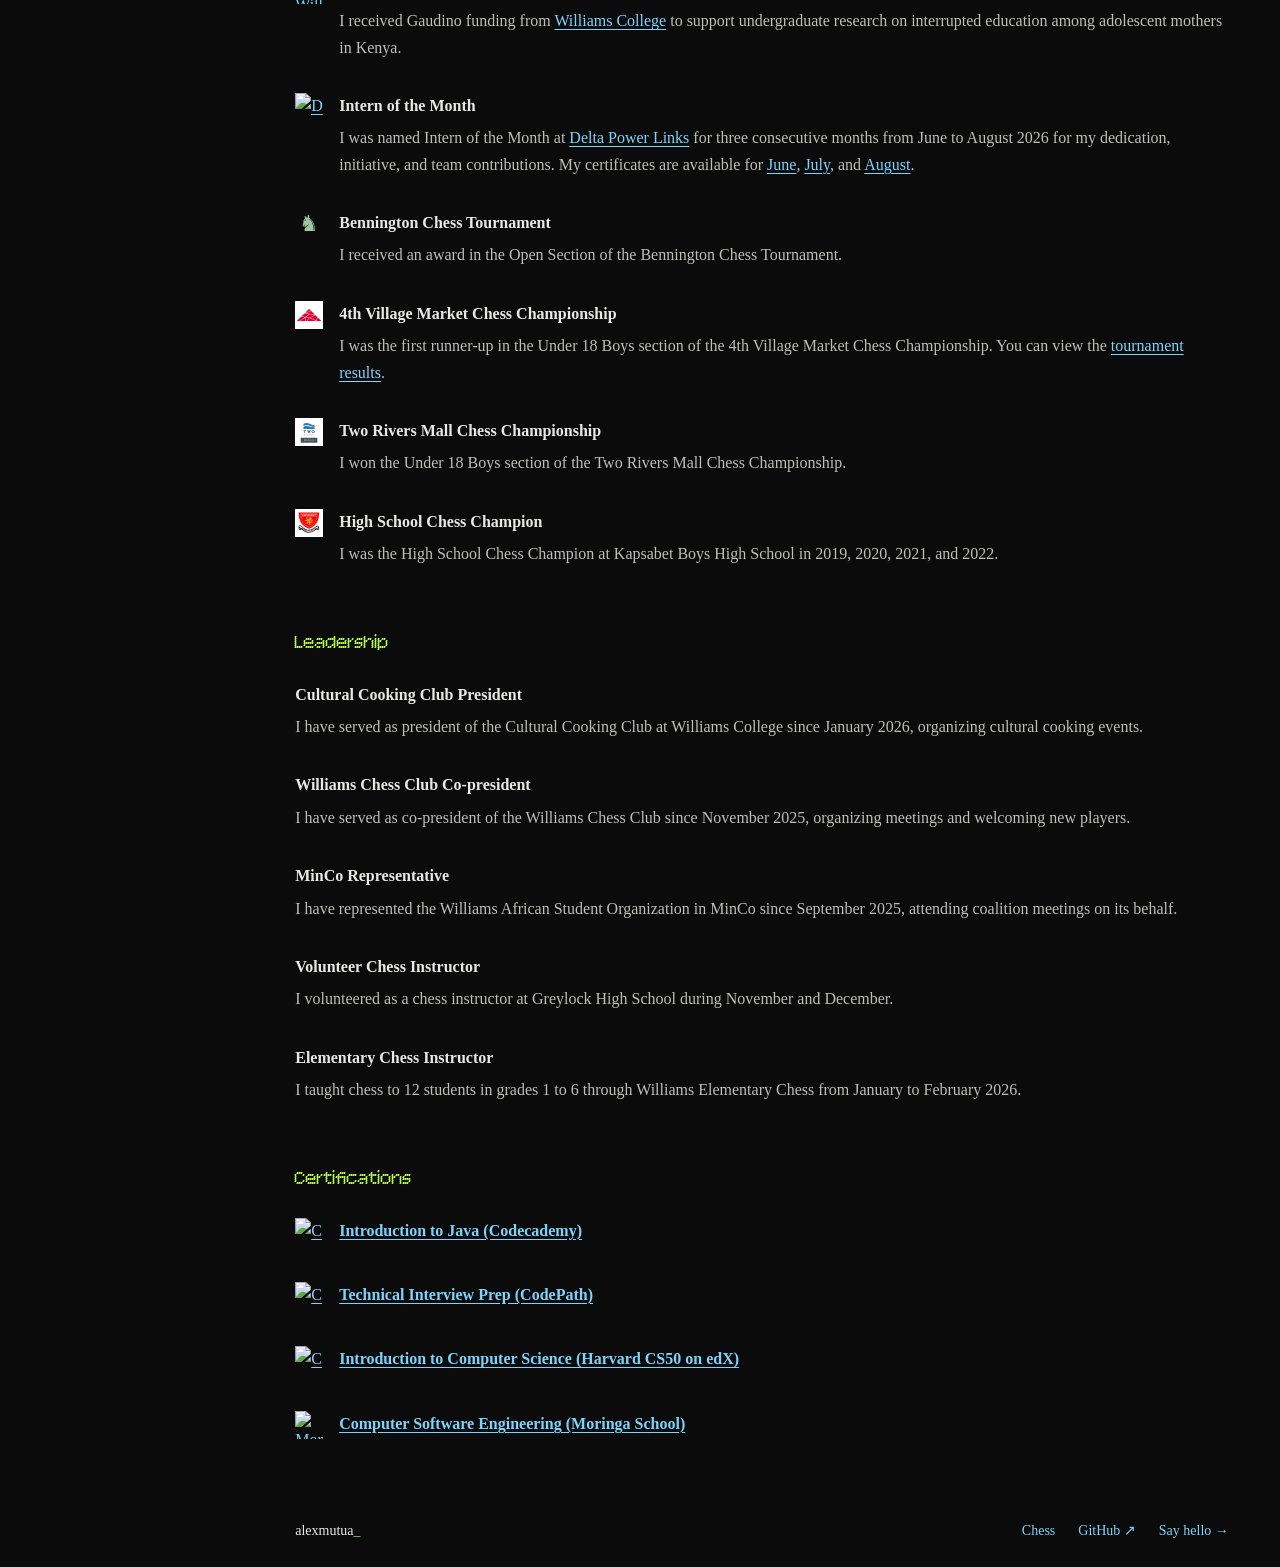
==== commit 2a62a43d: "Group page content and remove stretched layouts" ====
--- a/about/index.html
+++ b/about/index.html
@@ -10,7 +10,7 @@
   <script src="/site-theme.js?v=20261120" defer></script>
   <script src="/site-navigation.js" defer></script>
   <script src="/about-logos.js" defer></script>
-  <link rel="stylesheet" href="/simple.css?v=20261121-font-size">
+  <link rel="stylesheet" href="/simple.css?v=20261121-grouped-layout">
   <link rel="stylesheet" href="/about.css?v=20261121-font-size">
 </head>
 <body class="layout-about">
--- a/simple.css
+++ b/simple.css
@@ -243,3 +243,74 @@
 
 .site-header nav a,
 .site-header nav a[aria-current='page'] { color: var(--heading-color); }
+
+/* Keep the writing archive as readable as the other text pages. */
+.writing-page .writing-header .page-lead,
+.writing-page .writing-empty p,
+.writing-page .currently-exploring li,
+.writing-page .writing-description { font-size: 16px; line-height: 1.65; }
+.writing-page .section-label,
+.writing-page .currently-exploring header p,
+.writing-page .exploring-status,
+.writing-page .article-byline { font-size: 14px; }
+.writing-page .currently-exploring li { padding-block: 8px; }
+
+/* Let content set the page height and keep related information together. */
+body > main, body > .page-shell { flex: 0 1 auto; }
+.page-main, .project-detail { padding-bottom: 24px; }
+.writing-page, .contact-page { min-height: 0; }
+.site-footer { margin-top: 24px; padding-block: 12px 24px; }
+.layout-home .hero-inner { padding-block: 28px 20px; }
+.layout-home .hero-links { margin-top: 12px; }
+.layout-home .home-terminal { margin-top: 20px; }
+.projects-page .page-shell { margin-block: 28px 24px; }
+.projects-page .project-window .window-content { padding-block: 10px; }
+.project-detail .detail-summary { max-width: none; }
+.project-detail section { min-width: 0; }
+.project-detail .detail-stack > div,
+.project-detail .source-files div {
+  display: grid;
+  grid-template-columns: 130px minmax(0, 1fr);
+  gap: 4px 16px;
+}
+.writing-page .writing-entry h3,
+.writing-page .writing-entry--featured h3 { display: block; margin-bottom: 4px; }
+.writing-page .writing-description { display: block; }
+.writing-page .writing-description::before { content: none; }
+.writing-page .article-byline { margin-top: 4px; }
+.contact-page .contact-links > div,
+.contact-page .contact-links > .contact-email {
+  display: grid;
+  grid-template-columns: 110px minmax(0, 1fr);
+  gap: 6px 16px;
+  padding-block: 10px;
+}
+.contact-page .email-actions { display: flex; margin: 8px 0 0; }
+.chess-page .replay-layout { gap: 24px; }
+@media (min-width: 1101px) {
+  .projects-page .project-windows {
+    display: grid;
+    grid-template-columns: repeat(2, minmax(0, 1fr));
+    gap: 12px 36px;
+    align-items: start;
+  }
+  .project-detail {
+    display: grid;
+    grid-template-columns: repeat(2, minmax(0, 1fr));
+    gap: 8px 32px;
+    align-items: start;
+  }
+  .project-detail > :not(section),
+  .project-detail > section[aria-labelledby='screenshots-heading'] { grid-column: 1 / -1; }
+  .writing-page .currently-exploring ul {
+    grid-template-columns: repeat(2, minmax(0, 1fr));
+    gap: 0 32px;
+  }
+  .chess-page .game-list { max-height: 560px; overflow-y: auto; }
+}
+@media (max-width: 640px) {
+  .project-detail .detail-stack > div,
+  .project-detail .source-files div,
+  .contact-page .contact-links > div,
+  .contact-page .contact-links > .contact-email { grid-template-columns: 1fr; }
+}
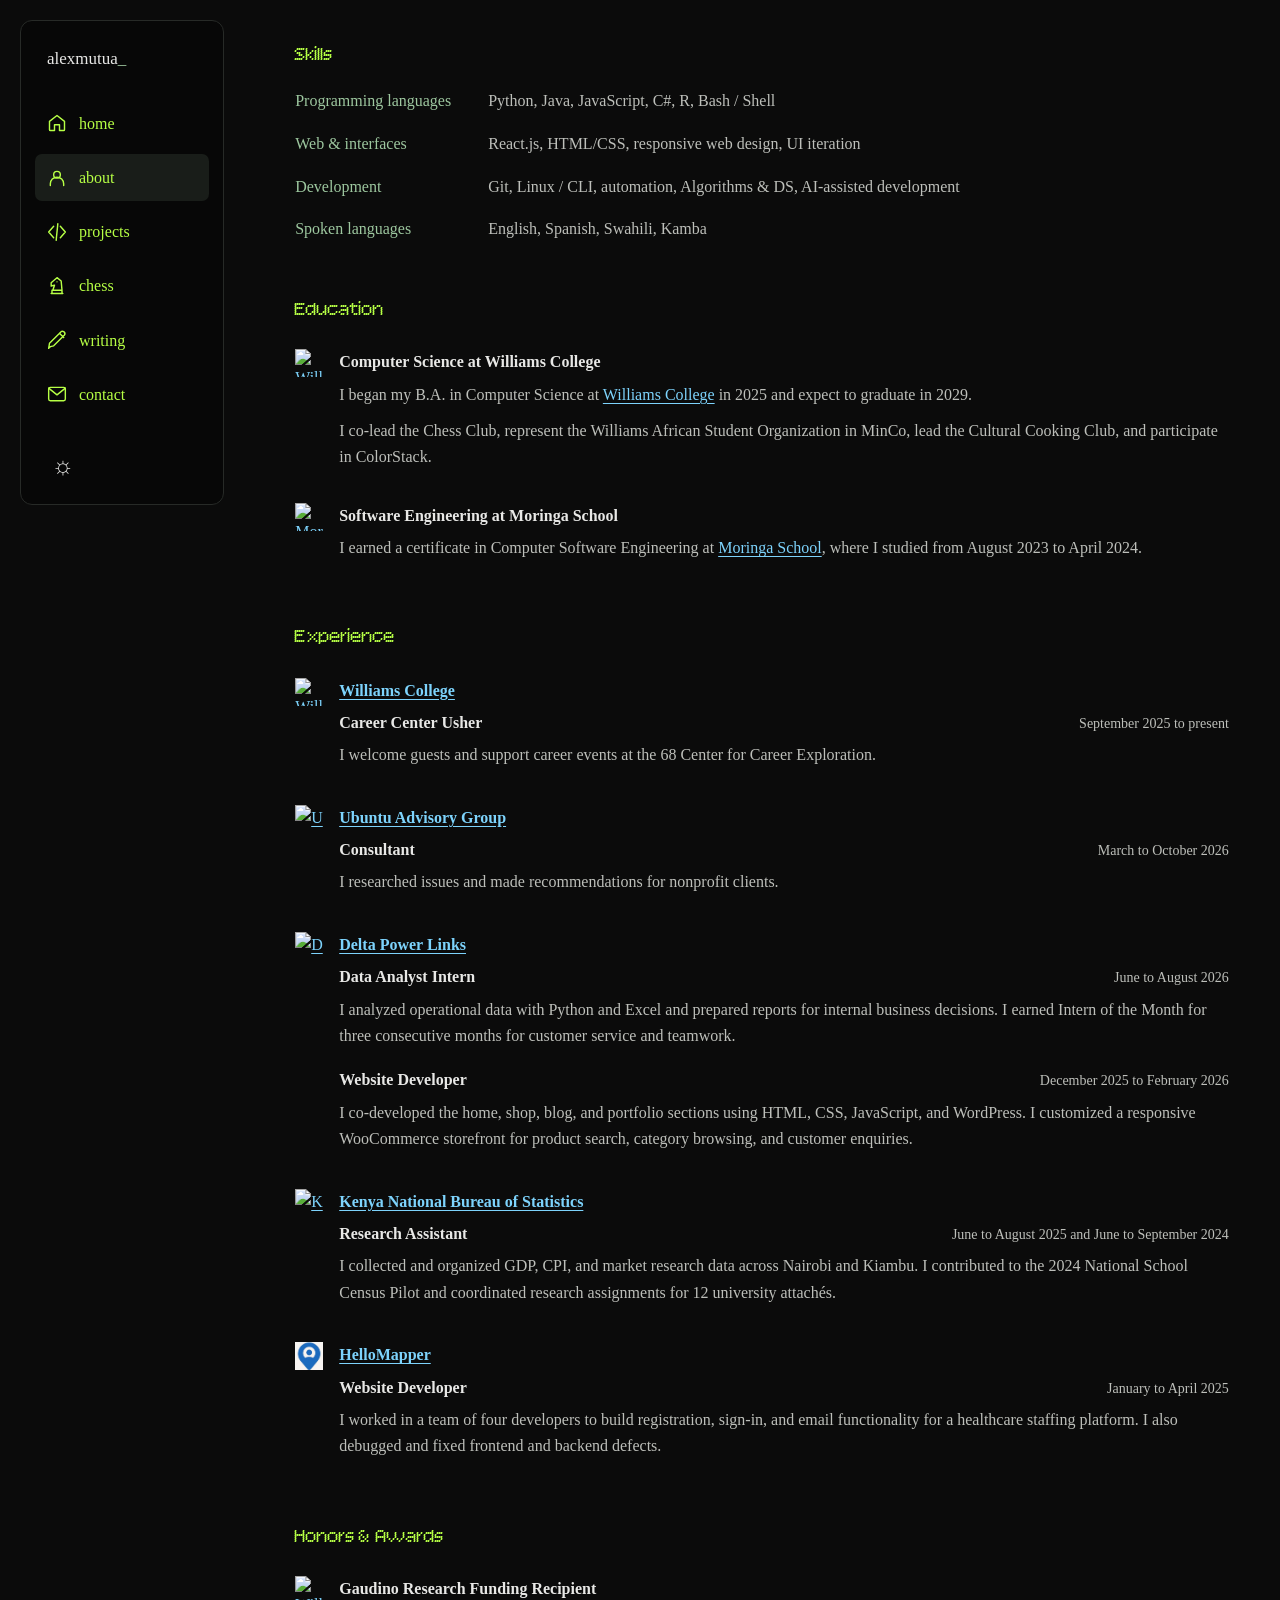
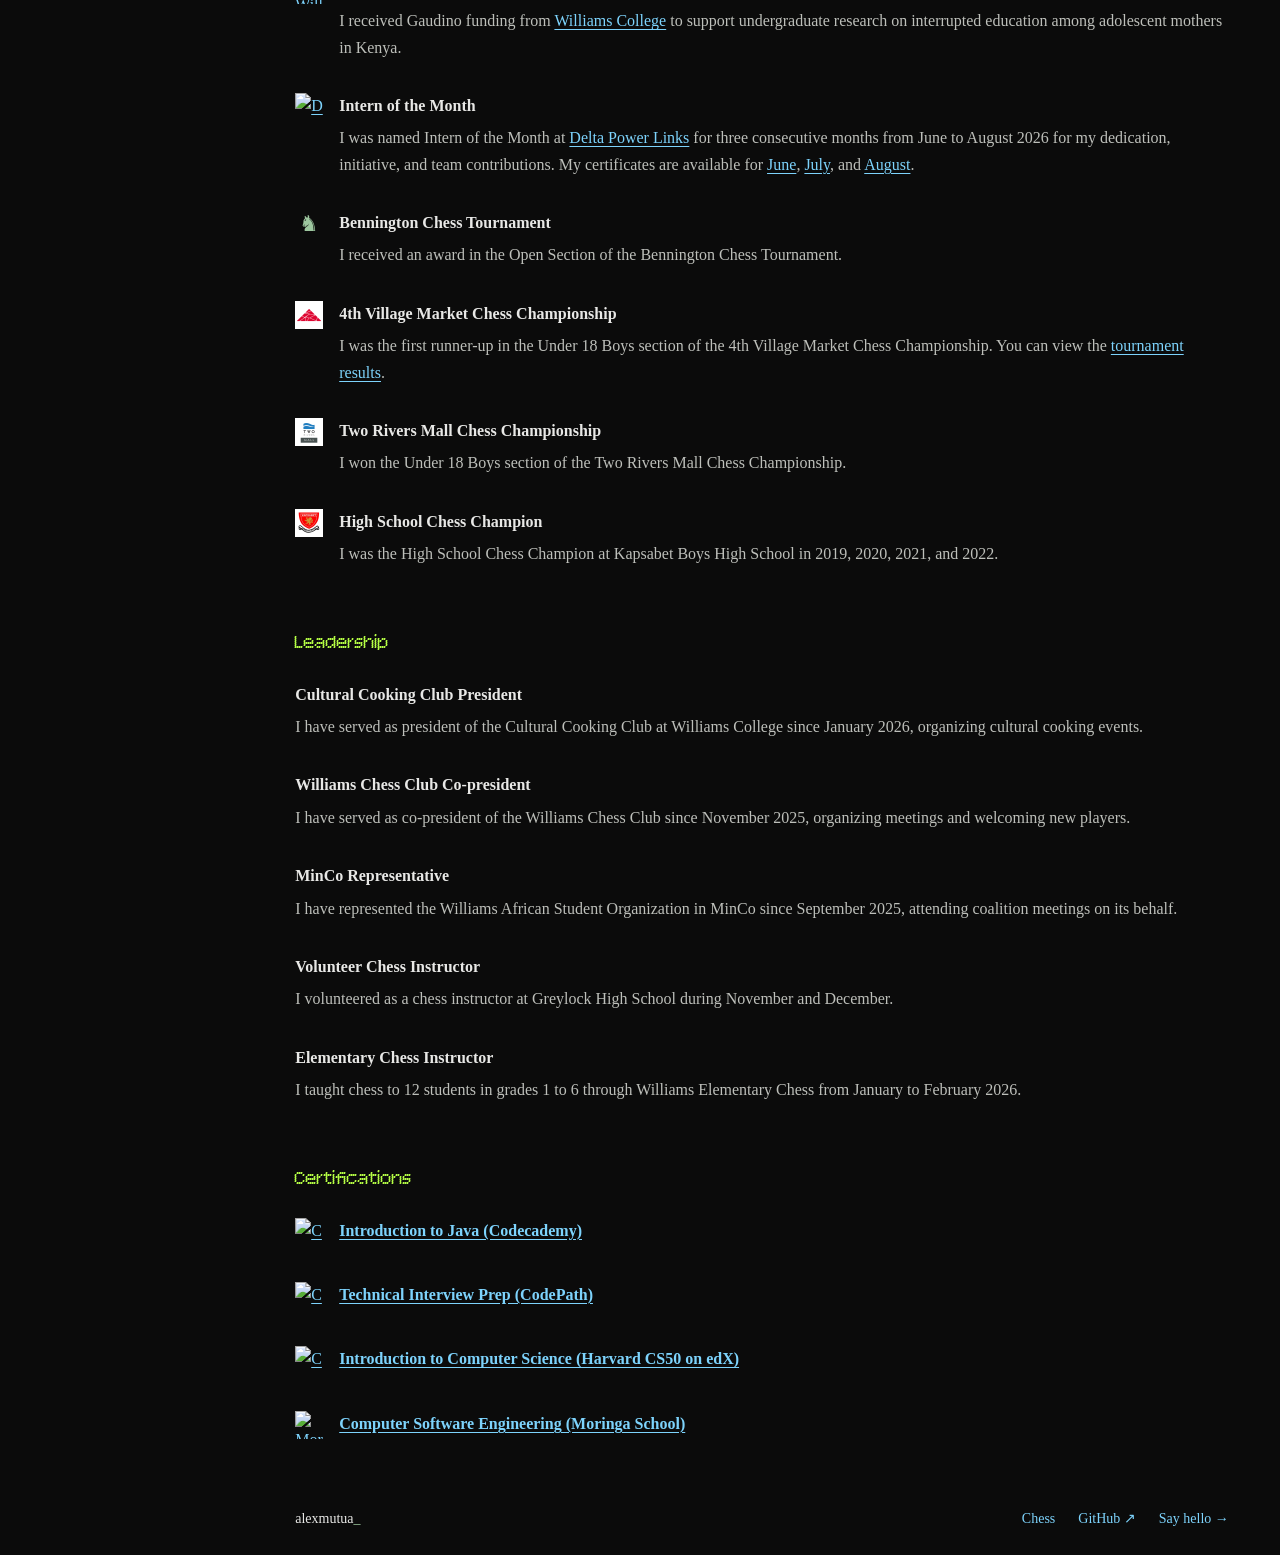
==== commit 1a4057c4: "Keep footer at the bottom of short and long pages" ====
--- a/about/index.html
+++ b/about/index.html
@@ -10,7 +10,7 @@
   <script src="/site-theme.js?v=20261120" defer></script>
   <script src="/site-navigation.js" defer></script>
   <script src="/about-logos.js" defer></script>
-  <link rel="stylesheet" href="/simple.css?v=20261121-grouped-layout">
+  <link rel="stylesheet" href="/simple.css?v=20261121-footer-bottom">
   <link rel="stylesheet" href="/about.css?v=20261121-font-size">
 </head>
 <body class="layout-about">
--- a/simple.css
+++ b/simple.css
@@ -259,7 +259,8 @@
 body > main, body > .page-shell { flex: 0 1 auto; }
 .page-main, .project-detail { padding-bottom: 24px; }
 .writing-page, .contact-page { min-height: 0; }
-.site-footer { margin-top: 24px; padding-block: 12px 24px; }
+body { min-height: 100dvh; }
+.site-footer { margin-top: auto; padding-block: 24px; flex-shrink: 0; }
 .layout-home .hero-inner { padding-block: 28px 20px; }
 .layout-home .hero-links { margin-top: 12px; }
 .layout-home .home-terminal { margin-top: 20px; }
